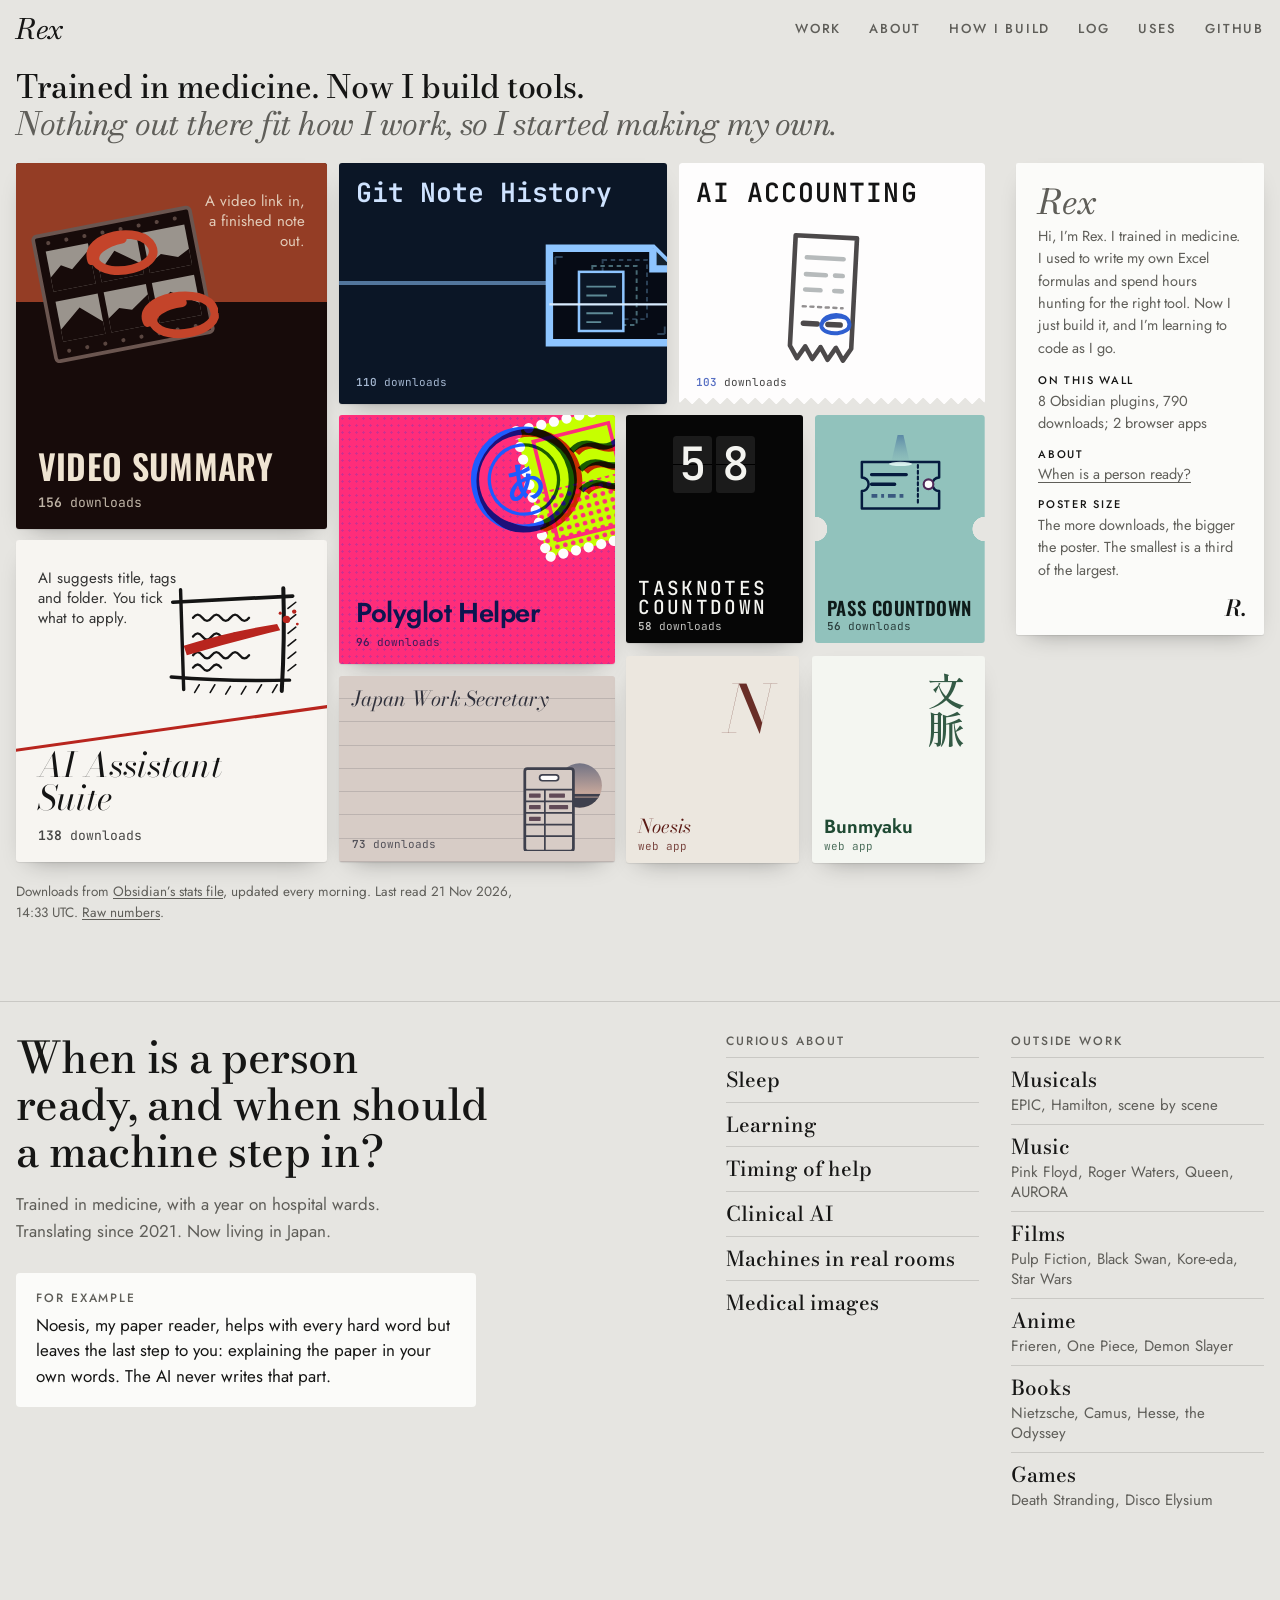
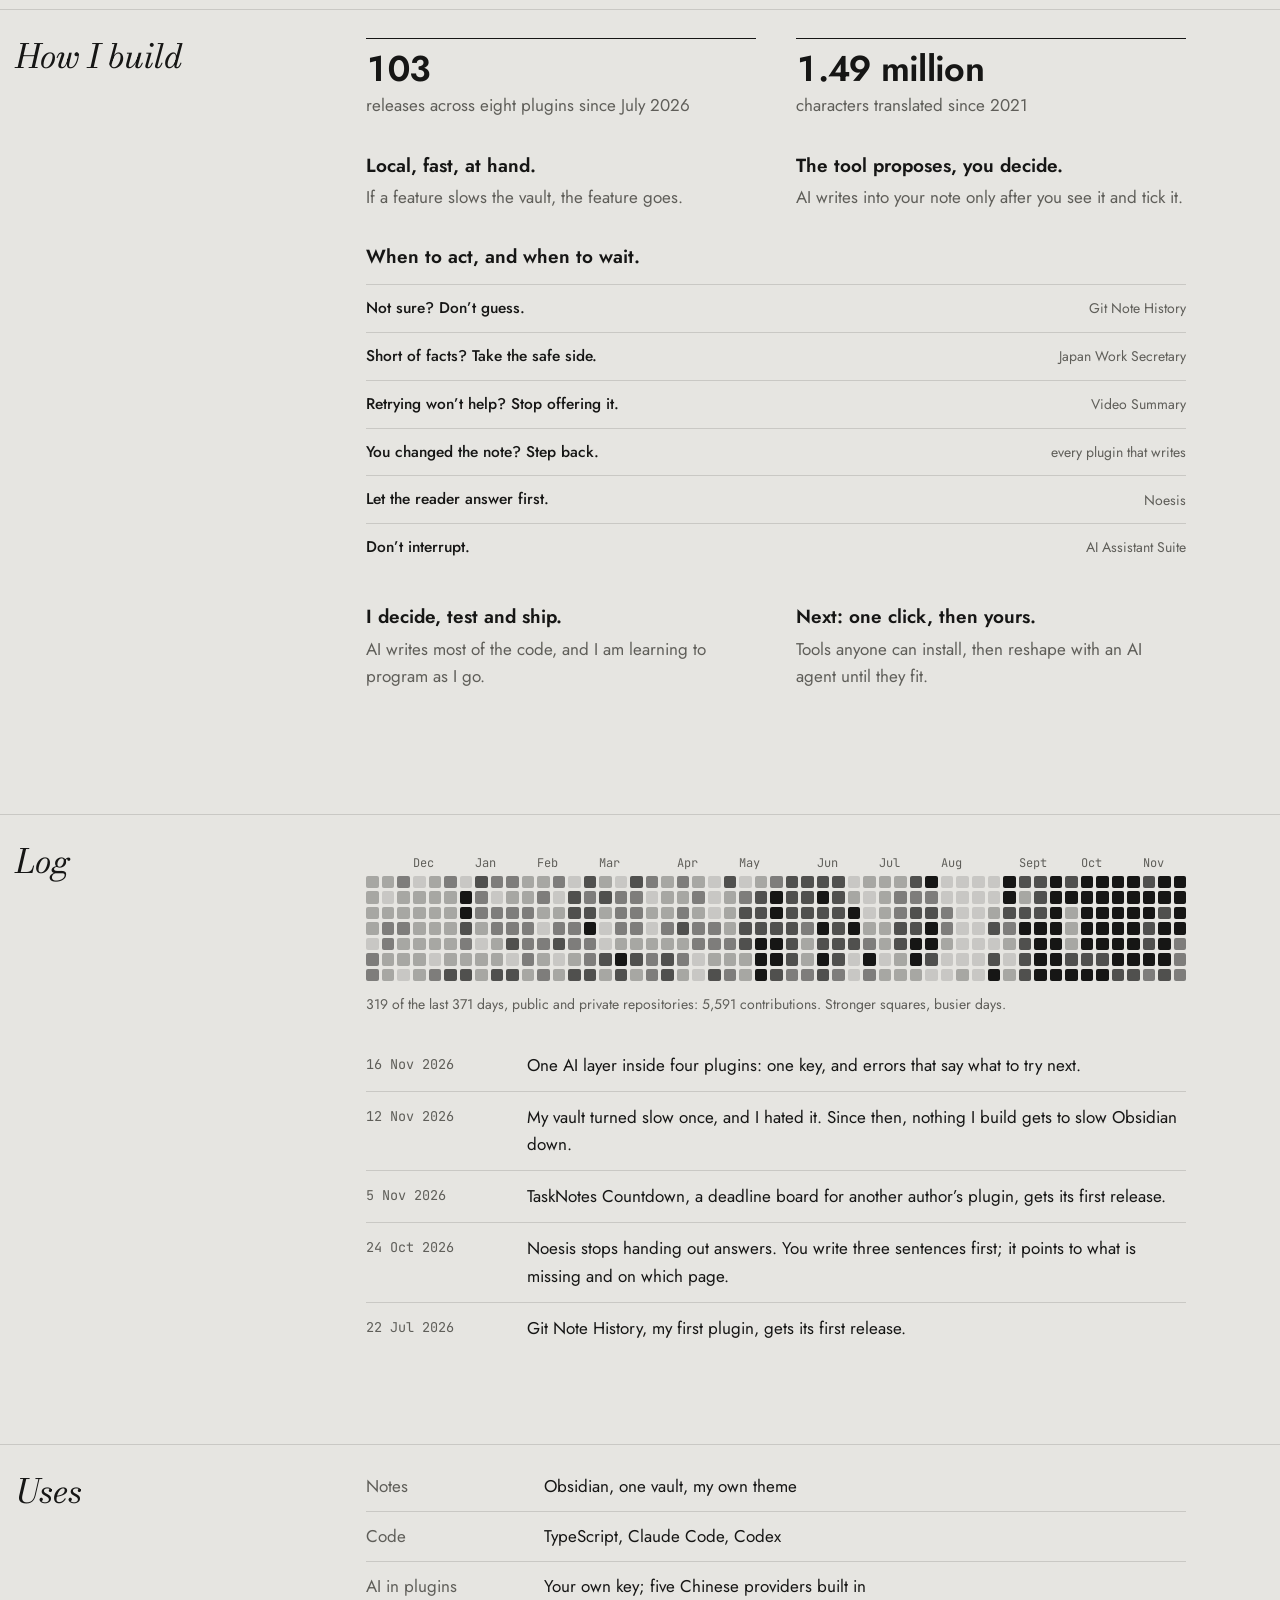
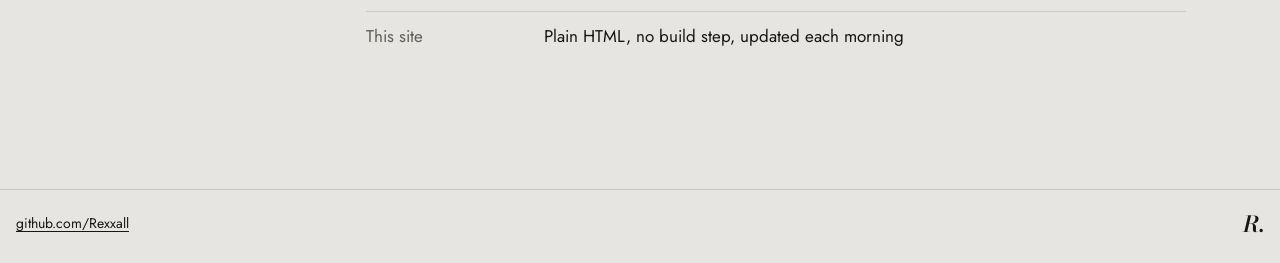
==== index.html @ 83474393 "Update download counts" ====
<!doctype html>
<html lang="en">
<head>
<meta charset="utf-8">
<meta name="viewport" content="width=device-width, initial-scale=1, viewport-fit=cover">
<title>Rex — tools that know when to step in</title>
<meta name="description" content="I’m Rex. I trained in medicine and make small, local tools for Obsidian: eight plugins in the community directory and two browser apps.">
<meta property="og:type" content="website">
<meta property="og:site_name" content="Rex">
<meta property="og:title" content="Rex — tools that know when to step in">
<meta property="og:description" content="Eight Obsidian plugins and two browser apps, by someone who trained in medicine.">
<meta property="og:url" content="https://rexxall.github.io/">
<meta property="og:image" content="https://rexxall.github.io/assets/og-home.jpg">
<meta property="og:image:width" content="2400">
<meta property="og:image:height" content="1260">
<meta name="twitter:card" content="summary_large_image">
<meta name="color-scheme" content="light dark">
<meta name="theme-color" content="#e6e5e1" media="(prefers-color-scheme: light)">
<meta name="theme-color" content="#121212" media="(prefers-color-scheme: dark)">
<link rel="icon" type="image/svg+xml" href="assets/x.svg">
<link rel="preconnect" href="https://fonts.googleapis.com">
<link rel="preconnect" href="https://fonts.gstatic.com" crossorigin>
<link rel="stylesheet" href="https://fonts.googleapis.com/css2?family=Bodoni+Moda:ital,opsz,wght@0,6..96,500;1,6..96,400;1,6..96,600&family=Jost:wght@400;500;600&family=JetBrains+Mono:wght@400;600&family=Oswald:wght@500;600&display=swap">
<link rel="stylesheet" href="https://fonts.googleapis.com/css2?family=Shippori+Mincho:wght@600&text=%E6%96%87%E8%84%88&display=swap">
<link rel="stylesheet" href="style.css?v=85">
</head>
<body>

<header class="bar">
  <a class="me" href="#top" aria-label="Rex, back to top">Rex</a>
  <nav aria-label="Sections">
    <a href="#work">Work</a>
    <a href="#about">About</a>
    <a href="#how" class="opt">How I build</a>
    <a href="#log">Log</a>
    <a href="#uses" class="opt">Uses</a>
    <a href="https://github.com/Rexxall" rel="me">GitHub</a>
  </nav>
</header>

<main id="top">

  <section class="room" id="work" aria-labelledby="h-work">
    <h1 id="h-work"><span>Trained in medicine. Now I build tools.</span> <span class="dim">Nothing out there fit how I work, so I started making my own.</span></h1>

    <div class="hang">
      <ol class="wall" id="wall" aria-label="Plugins and apps, larger posters have more downloads">
        <li class="pst p-vs" data-id="video-summary" data-d="156"><a href="#video-summary">
          <img class="obj" src="assets/icons/video-summary-dark.svg" alt="" width="100" height="100">
          <span class="nm">Video Summary</span><span class="ln">A video link in, a finished note out.</span>
          <span class="dl"><b><!--dl:video-summary-->156<!--/dl--></b> downloads</span></a></li>
        <li class="pst p-aas" data-id="ai-assistant-suite" data-d="138"><a href="#ai-assistant-suite">
          <img class="obj" src="assets/icons/ai-assistant-suite-light.svg" alt="" width="100" height="100">
          <span class="nm">AI Assistant Suite</span><span class="ln">AI suggests title, tags and folder. You tick what to apply.</span>
          <span class="dl"><b><!--dl:ai-assistant-suite-->138<!--/dl--></b> downloads</span></a></li>
        <li class="pst p-gnh up" data-id="git-note-history" data-d="110"><a href="#git-note-history">
          <img class="obj" src="assets/icons/git-note-history-dark.svg" alt="" width="100" height="100">
          <span class="nm">Git Note History</span><span class="ln">Find a sentence you deleted. Take back only that part.</span>
          <span class="dl"><b><!--dl:git-note-history-->110<!--/dl--></b> downloads</span></a></li>
        <li class="pst p-acc up" data-id="ai-accounting" data-d="103"><a href="#ai-accounting">
          <img class="obj" src="assets/icons/ai-accounting-light.svg" alt="" width="100" height="100">
          <span class="nm">AI Accounting</span><span class="ln">A receipt in, a checked ledger entry out.</span>
          <span class="dl"><b><!--dl:ai-accounting-->103<!--/dl--></b> downloads</span></a></li>
        <li class="pst p-pg" data-id="polyglot-helper" data-d="96"><a href="#polyglot-helper">
          <img class="obj" src="assets/icons/polyglot-helper-light.svg" alt="" width="100" height="100">
          <span class="nm">Polyglot Helper</span><span class="ln">Look up a word where you read. Meet it again.</span>
          <span class="dl"><b><!--dl:polyglot-helper-->96<!--/dl--></b> downloads</span></a></li>
        <li class="pst p-jws up" data-id="japan-work-secretary" data-d="73"><a href="#japan-work-secretary">
          <img class="obj" src="assets/icons/japan-work-secretary-light.svg" alt="" width="100" height="100">
          <span class="nm">Japan Work Secretary</span><span class="ln">Part-time shifts in Japan, warned before 28 hours.</span>
          <span class="dl"><b><!--dl:japan-work-secretary-->73<!--/dl--></b> downloads</span></a></li>
        <li class="pst p-pc" data-id="pass-countdown" data-d="56"><a href="#pass-countdown">
          <img class="obj" src="assets/icons/pass-countdown-light.svg" alt="" width="100" height="100">
          <span class="nm">Pass Countdown</span><span class="ln">Uses left, time left, and the pace to finish.</span>
          <span class="dl"><b><!--dl:pass-countdown-->56<!--/dl--></b> downloads</span></a></li>
        <li class="pst p-tnc" data-id="tasknotes-countdown" data-d="58"><a href="#tasknotes-countdown">
          <span class="flap" aria-hidden="true"><i>5</i><i>8</i></span>
          <span class="nm">TaskNotes Countdown</span><span class="ln">Deadlines from TaskNotes, and whether you will make it.</span>
          <span class="dl"><b><!--dl:tasknotes-countdown-->58<!--/dl--></b> downloads</span></a></li>
        <li class="pst p-noe" data-id="noesis" data-d="0"><a href="#noesis">
          <span class="obj glyph" aria-hidden="true">N</span>
          <span class="nm">Noesis</span><span class="ln">Read a paper in three passes and come out able to explain it.</span>
          <span class="dl">web app</span></a></li>
        <li class="pst p-bun" data-id="bunmyaku" data-d="0"><a href="#bunmyaku">
          <span class="obj glyph" lang="ja" aria-hidden="true">文脈</span>
          <span class="nm">Bunmyaku</span><span class="ln">Turn any Japanese material into a local study desk.</span>
          <span class="dl">web app</span></a></li>
      </ol>

      <aside class="label" aria-label="About the wall">
        <p class="who">Rex</p>
        <p>Hi, I’m Rex. I trained in medicine. I used to write my own Excel formulas and spend hours hunting for the right tool. Now I just build it, and I’m learning to code as I go.</p>
        <dl>
          <div><dt>On this wall</dt><dd>8 Obsidian plugins, <!--dl:total-->790<!--/dl--> downloads; <span class="nw">2 browser apps</span></dd></div>
          <div><dt>About</dt><dd><a href="#about">When is a person ready?</a></dd></div>
          <div><dt>Poster size</dt><dd>The more downloads, the bigger the poster. The smallest is a third of the largest.</dd></div>
        </dl>
        <span class="sig" aria-hidden="true">R.</span>
      </aside>
    </div>

    <p class="src">Downloads from <a href="https://github.com/obsidianmd/obsidian-releases/blob/master/community-plugin-stats.json">Obsidian’s stats file</a>, updated every morning. Last read <time datetime="2026-11-21T14:33:28Z" id="fetched"><!--fetched-->21 Nov 2026, 14:33 UTC<!--/fetched--></time>. <a href="data/stats.json">Raw numbers</a>.</p>
  </section>

  <section class="about" id="about" aria-labelledby="h-about">
    <div class="about-q">
      <h2 id="h-about">When is a person ready, and when should a machine step in?</h2>
      <p>Trained in medicine, with a year on hospital wards. Translating since 2021. Now living in Japan.</p>
      <a class="case" href="#noesis">
        <span class="case-k">For example</span>
        <span class="case-t">Noesis, my paper reader, helps with every hard word but leaves the last step to you: explaining the paper in your own words. The AI never writes that part.</span>
      </a>
    </div>
    <div class="about-lists">
      <div>
        <h3>Curious about</h3>
        <ul><li>Sleep</li><li>Learning</li><li>Timing of help</li><li>Clinical AI</li><li>Machines in real rooms</li><li>Medical images</li></ul>
      </div>
      <div>
        <h3>Outside work</h3>
        <ul class="likes">
          <li><b>Musicals</b><span>EPIC, Hamilton, scene by scene</span></li>
          <li><b>Music</b><span>Pink Floyd, Roger Waters, Queen, AURORA</span></li>
          <li><b>Films</b><span>Pulp Fiction, Black Swan, Kore-eda, Star Wars</span></li>
          <li><b>Anime</b><span>Frieren, One Piece, Demon Slayer</span></li>
          <li><b>Books</b><span>Nietzsche, Camus, Hesse, the Odyssey</span></li>
          <li><b>Games</b><span>Death Stranding, Disco Elysium</span></li>
        </ul>
      </div>
    </div>
  </section>

  <section class="sec" id="how" aria-labelledby="h-how">
    <h2 id="h-how">How I build</h2>
    <div class="body">
      <dl class="rule wide nums">
        <div><dt><!--rel:total-->103<!--/rel--></dt><dd>releases across eight plugins since July 2026</dd></div>
        <div><dt>1.49 million</dt><dd>characters translated since 2021</dd></div>
      </dl>
      <div class="rule">
        <h3>Local, fast, at hand.</h3>
        <p>If a feature slows the vault, the feature goes.</p>
      </div>
      <div class="rule">
        <h3>The tool proposes, you decide.</h3>
        <p>AI writes into your note only after you see it and tick it.</p>
      </div>
      <div class="rule wide">
        <h3>When to act, and when to wait.</h3>
        <table class="acts">
          <tbody>
            <tr><th scope="row">Not sure? Don’t guess.</th><td>Git Note History</td></tr>
            <tr><th scope="row">Short of facts? Take the safe side.</th><td>Japan Work Secretary</td></tr>
            <tr><th scope="row">Retrying won’t help? Stop offering it.</th><td>Video Summary</td></tr>
            <tr><th scope="row">You changed the note? Step back.</th><td>every plugin that writes</td></tr>
            <tr><th scope="row">Let the reader answer first.</th><td>Noesis</td></tr>
            <tr><th scope="row">Don’t interrupt.</th><td>AI Assistant Suite</td></tr>
          </tbody>
        </table>
      </div>
      <div class="rule">
        <h3>I decide, test and ship.</h3>
        <p>AI writes most of the code, and I am learning to program as I go.</p>
      </div>
      <div class="rule">
        <h3>Next: one click, then yours.</h3>
        <p>Tools anyone can install, then reshape with an AI agent until they fit.</p>
      </div>
    </div>
  </section>

  <section class="sec" id="log" aria-labelledby="h-log">
    <h2 id="h-log">Log</h2>
    <div class="body">
      <figure class="act" data-heat>
        <div class="heat" id="heat" role="img" aria-label="GitHub activity per day over the last year"></div>
        <figcaption class="cap" id="heat-cap">Every square is a day of work on GitHub.</figcaption>
      </figure>
    <ol class="log">
      <li><time datetime="2026-11-16">16 Nov 2026</time><p>One AI layer inside four plugins: one key, and errors that say what to try next.</p></li>
      <li><time datetime="2026-11-12">12 Nov 2026</time><p>My vault turned slow once, and I hated it. Since then, nothing I build gets to slow Obsidian down.</p></li>
      <li><time datetime="2026-11-05">5 Nov 2026</time><p>TaskNotes Countdown, a deadline board for another author’s plugin, gets its first release.</p></li>
      <li><time datetime="2026-10-24">24 Oct 2026</time><p>Noesis stops handing out answers. You write three sentences first; it points to what is missing and on which page.</p></li>
      <li><time datetime="2026-07-22">22 Jul 2026</time><p>Git Note History, my first plugin, gets its first release.</p></li>
    </ol>
    </div>
  </section>

  <section class="sec" id="uses" aria-labelledby="h-uses">
    <h2 id="h-uses">Uses</h2>
    <dl class="body uses">
      <div><dt>Notes</dt><dd>Obsidian, one vault, my own theme</dd></div>
      <div><dt>Code</dt><dd>TypeScript, Claude Code, Codex</dd></div>
      <div><dt>AI in plugins</dt><dd>Your own key; five Chinese providers built in</dd></div>
      <div><dt>This site</dt><dd>Plain HTML, no build step, updated each morning</dd></div>
    </dl>
  </section>

</main>

<footer class="end">
  <a href="https://github.com/Rexxall" rel="me">github.com/Rexxall</a>
  <span class="sig" aria-hidden="true">R.</span>
</footer>

<dialog class="sheet" id="sheet" aria-labelledby="sheet-name">
  <div class="sheet-in" tabindex="-1">
    <button class="close" type="button" aria-label="Close" data-close><svg viewBox="0 0 12 12" aria-hidden="true"><path d="M2.5 2.5 9.5 9.5M9.5 2.5 2.5 9.5"/></svg></button>
    <div class="sheet-poster" id="sheet-poster"></div>
    <div class="sheet-text">
      <h2 id="sheet-name"></h2>
      <p class="sheet-line" id="sheet-line"></p>
      <ul class="sheet-notes" id="sheet-notes"></ul>
      <picture class="shot" id="sheet-shot"></picture>
      <div class="shot" id="sheet-clip" hidden></div>
      <figure class="strip" id="sheet-strip" hidden>
        <div class="bars" id="sheet-bars"></div>
        <figcaption id="sheet-cap"></figcaption>
      </figure>
      <p class="sheet-links" id="sheet-links"></p>
    </div>
    <div class="sheet-wide" id="sheet-wide" hidden><div id="sheet-vid"></div></div>
  </div>
</dialog>

<script src="heat.js?v=2"></script>
<script src="main.js?v=79"></script>
<script data-goatcounter="https://rexxall.goatcounter.com/count" async src="//gc.zgo.at/count.js"></script>
</body>
</html>
---- style.css ----
/* Rex — rexxall.github.io
   Layout: a gallery wall. Posters are laid out by area = downloads (floor: a third of the largest),
   a wall label beside them, then quiet text sections. Each poster keeps its plugin's own object and colour;
   the page itself stays grey so the posters carry the colour. Shared mark: the small R. */
:root{
  --wall:#e6e5e1; --ink:#161615; --dim:#5f5e59; --paper:#fbfbf9; --line:rgb(22 22 21/.14); --focus:#1e5bff;
  --shade:0 1px 1px rgb(0 0 0/.08),0 10px 24px -14px rgb(0 0 0/.42);
  --display:"Bodoni Moda","Didot","Bodoni 72",Georgia,serif;
  --text:"Jost","Futura","Avenir Next","Helvetica Neue","PingFang SC",sans-serif;
  --mono:"JetBrains Mono","SF Mono",Menlo,Consolas,monospace;
  --cond:"Oswald","DIN Condensed","Arial Narrow",sans-serif;
  --mincho:"Shippori Mincho","Hiragino Mincho ProN","Yu Mincho",serif;
  --gut:max(16px,env(safe-area-inset-left,0px));
  --gutr:max(16px,env(safe-area-inset-right,0px));
  --ease:cubic-bezier(.22,1,.36,1);
  color-scheme:light;
}
@media (prefers-color-scheme:dark){:root{
  --wall:#121212; --ink:#ecebe6; --dim:#9d9c95; --paper:#1d1d1c; --line:rgb(236 235 230/.14); --focus:#8ec5ff;
  --shade:0 1px 1px rgb(0 0 0/.5),0 14px 30px -16px rgb(0 0 0/.9);
  color-scheme:dark}}

*{box-sizing:border-box}
html{background:var(--wall);-webkit-text-size-adjust:100%;scroll-padding-top:72px}
body{margin:0;background:var(--wall);color:var(--ink);font:17px/1.6 var(--text);-webkit-font-smoothing:antialiased;-webkit-tap-highlight-color:transparent}
a{color:inherit;text-underline-offset:.18em;text-decoration-thickness:1px}
p,li,dd,td{text-wrap-style:pretty}
::selection{background:var(--ink);color:var(--wall)}
:focus-visible{outline:2px solid var(--focus);outline-offset:3px;border-radius:2px}
a,button{touch-action:manipulation}
.btn,.close,.bar nav a,.pst a{-webkit-user-select:none;user-select:none;-webkit-touch-callout:none}
.sig{font:italic 600 22px/1 var(--display)}

/* ---------- bar ---------- */
.bar{position:sticky;top:0;z-index:20;display:flex;align-items:center;gap:24px;
  padding:calc(14px + env(safe-area-inset-top,0px)) var(--gutr) 14px var(--gut);background:var(--wall)}
.me{font:italic 400 28px/1 var(--display);text-decoration:none;letter-spacing:-.01em}
.bar nav{margin-left:auto;display:flex;gap:clamp(14px,2.4vw,28px);font:500 13px/1 var(--text);letter-spacing:.14em;text-transform:uppercase}
.bar nav a{text-decoration:none;color:var(--dim);padding:8px 0;white-space:nowrap}
@media (hover:hover) and (pointer:fine){.bar nav a:hover{color:var(--ink)}}

/* ---------- the room ---------- */
.room{padding:8px var(--gutr) 0 var(--gut);max-width:1480px;margin:0 auto}
h1{margin:4px 0 20px;font:500 clamp(24px,2.5vw,38px)/1.15 var(--display);letter-spacing:-.015em;text-wrap:balance}
h1 .dim{display:block;color:var(--dim);font-style:italic;font-weight:400}
.hang{display:grid;grid-template-columns:minmax(0,1fr) 248px;gap:clamp(18px,2.4vw,36px);align-items:start}

.wall{list-style:none;margin:0;padding:0;position:relative;width:100%;height:clamp(460px,calc(100svh - 200px),820px)}
.pst{position:absolute;container-type:size;border-radius:3px;box-shadow:var(--shade);
  background:var(--pbg);color:var(--pink);overflow:hidden;
  transition:transform .35s var(--ease),box-shadow .35s var(--ease)}
.pst a{position:absolute;inset:0;display:block;text-decoration:none;color:inherit;padding:7cqmin}
.pst .obj{position:absolute;width:var(--os,44cqmin);height:var(--os,44cqmin);right:var(--or,8cqmin);top:var(--ot,9cqmin);object-fit:contain;transform:rotate(var(--orot,0deg))}
.pst .nm{position:absolute;left:7cqmin;bottom:15cqmin;right:7cqmin;font:var(--pfont);font-size:clamp(15px,11cqmin,52px);line-height:.98;letter-spacing:var(--ptrack,0);text-transform:var(--pcase,none);text-wrap:balance}
.pst .ln{display:none}
.pst .dl{position:absolute;left:7cqmin;bottom:6.5cqmin;font:400 clamp(11px,4.2cqmin,15px)/1 var(--mono);opacity:.78;font-variant-numeric:tabular-nums}
.pst .dl b{font-weight:600;opacity:1}
/* name on top instead of bottom */
.pst.up .nm{bottom:auto;top:7cqmin}
.pst.up .ln{display:none!important}
@container (min-width:300px) and (min-height:240px){
  .pst .ln{display:block;position:absolute;left:7cqmin;top:9cqmin;max-width:46cqw;font:400 15px/1.35 var(--text);opacity:.86}
}
@media (hover:hover) and (pointer:fine){
  .pst:hover{transform:translateY(-3px);box-shadow:0 1px 1px rgb(0 0 0/.08),0 20px 34px -18px rgb(0 0 0/.5)}
}
.pst:active{transform:scale(.985);transition-duration:.12s}
.pst:has(a:focus-visible){outline:2px solid var(--focus);outline-offset:4px}

/* each poster keeps its plugin's own object and colour */
.p-vs {--os:58cqmin;--or:auto;--ot:10cqmin;--pbg:#170b0a;--pink:#efe4d2;--pfont:600 1em/1 var(--cond);--pcase:uppercase;--ptrack:.01em}
.p-vs::after{content:"";position:absolute;left:0;right:0;top:0;height:38%;background:#a24328;opacity:.9;pointer-events:none}
.p-vs a{z-index:1}
.p-vs .obj{left:6cqmin;transform:rotate(-6deg)}
.p-vs .ln{left:auto;right:7cqmin;text-align:right;max-width:34cqw}
.p-aas{--pbg:#f7f5f1;--pink:#141414;--pfont:italic 400 1em/1 var(--display)}
.p-aas::before{content:"";position:absolute;left:-10%;right:-10%;top:58%;height:3px;background:#b8251e;transform:rotate(-8deg);pointer-events:none}
.p-gnh{--os:58cqmin;--ot:auto;--or:-6cqmin;--pbg:#0b1626;--pink:#cfe3ff;--pfont:600 .82em/1.05 var(--mono)}
.p-gnh .obj{bottom:16cqmin}
.p-gnh::before{content:"";position:absolute;inset:0;background:linear-gradient(transparent 49%,rgb(142 197 255/.55) 49%,rgb(142 197 255/.55) 50.5%,transparent 50.5%);pointer-events:none}
.p-acc{--os:56cqmin;--ot:auto;--or:auto;--pbg:#fefdfd;--pink:#141414;--pfont:600 .78em/1.1 var(--mono);--pcase:uppercase;--ptrack:.04em;
  -webkit-mask:conic-gradient(from 135deg at 50% 100%,#0000 90deg,#000 0) 0 0/14px 100% repeat-x;
  mask:linear-gradient(#000,#000) top/100% calc(100% - 7px) no-repeat,conic-gradient(from -45deg at 50% 100%,#000 90deg,#0000 0) bottom/14px 7px repeat-x}
.p-acc .dl b{color:#2a49b3}
.p-acc .obj{left:50%;bottom:17cqmin;margin-left:-28cqmin;transform:rotate(3deg)}
.p-pg {--pbg:#ff2d7a;--pink:#0d1550;--os:72cqmin;--or:-12cqmin;--ot:-8cqmin;--orot:-14deg;--pfont:600 1em/.95 var(--text);--ptrack:-.02em}
.p-pg::before{content:"";position:absolute;inset:0;background:radial-gradient(rgb(30 64 217/.22) 1.2px,transparent 1.4px) 0 0/7px 7px;pointer-events:none}
.p-jws{--os:50cqmin;--ot:auto;--or:6cqmin;--pbg:#d7ccc6;--pink:#2f303b;--pfont:italic 400 1em/1 var(--display)}
.p-jws .obj{bottom:6cqmin}
.p-jws::before{content:"";position:absolute;inset:0;background:repeating-linear-gradient(transparent 0 calc(12.5% - 1px),rgb(47 48 59/.16) calc(12.5% - 1px) 12.5%);pointer-events:none}
.p-pc {--os:50cqmin;--ot:12cqmin;--or:auto;--pbg:#91c2bc;--pink:#0f1b1a;--pfont:600 1em/1 var(--cond);--pcase:uppercase;--ptrack:.03em;
  -webkit-mask:radial-gradient(circle at 0 50%,#0000 12px,#000 12.5px) left/51% 100% no-repeat,radial-gradient(circle at 100% 50%,#0000 12px,#000 12.5px) right/51% 100% no-repeat;
  mask:radial-gradient(circle at 0 50%,#0000 12px,#000 12.5px) left/51% 100% no-repeat,radial-gradient(circle at 100% 50%,#0000 12px,#000 12.5px) right/51% 100% no-repeat}
.p-tnc{--os:0;--pbg:#060606;--pink:#f4f4f0;--pfont:500 .8em/1.1 var(--mono);--pcase:uppercase;--ptrack:.12em}
.p-noe{--pbg:#ece7df;--pink:#5b1a14;--pfont:italic 400 1em/1 var(--display)}
.p-bun{--pbg:#f4f6f1;--pink:#1f4a33;--pfont:600 .9em/1 var(--text)}
.p-pc .obj{left:50%;margin-left:-25cqmin}
/* TaskNotes Countdown: its own count on a split-flap board */
.flap{position:absolute;left:7cqmin;right:7cqmin;top:12cqmin;display:flex;gap:2.4cqmin;justify-content:center}
.flap i{font:500 min(26cqmin,calc(80cqw / var(--n,2) - 4cqmin))/1 var(--mono);font-style:normal;flex:0 1 22cqmin;min-width:0;padding:3cqmin 0;text-align:center;background:#1b1b1b;border-radius:2cqmin;
  background-image:linear-gradient(transparent calc(50% - .5px),#000 calc(50% - .5px),#000 calc(50% + .5px),transparent calc(50% + .5px));color:#f4f4f0}
.glyph{display:grid;place-items:center;font:italic 400 38cqmin/1 var(--display);opacity:.9}
.p-bun .glyph{font:600 22cqmin/1 var(--mincho);font-style:normal;writing-mode:vertical-rl;width:30cqmin}

/* ---------- wall label ---------- */
.label{position:relative;background:var(--paper);padding:22px 22px 54px;font-size:14.5px;line-height:1.55;box-shadow:var(--shade);border-radius:2px}
.label .who{margin:0 0 6px;font:italic 400 34px/1 var(--display)}
.label p{margin:0 0 14px;color:var(--dim)}
.label dl{margin:0;display:grid;gap:12px}
.label dt{font:500 11px/1.3 var(--text);letter-spacing:.16em;text-transform:uppercase;color:var(--ink)}
.label dd{margin:2px 0 0;color:var(--dim)}
.label .num{font:600 26px/1.1 var(--mono);color:var(--ink);font-variant-numeric:tabular-nums}
.label .sig{position:absolute;right:18px;bottom:16px}
.nw{white-space:nowrap}
.label dd{text-wrap-style:pretty}
.src{margin:18px 0 0;max-width:64ch;font-size:13.5px;color:var(--dim)}

/* ---------- about: the question, curiosities, outside work ---------- */
.about{display:grid;grid-template-columns:minmax(0,1.2fr) minmax(0,1fr);gap:32px clamp(32px,5vw,80px);align-items:start;
  max-width:1480px;margin:clamp(48px,6vw,80px) auto 0;padding:32px var(--gutr) 0 var(--gut);border-top:1px solid var(--line)}
.about h2{margin:0 0 16px;max-width:20ch;font:500 clamp(30px,3.4vw,50px)/1.08 var(--display);letter-spacing:-.015em;text-wrap:balance}
.about-q p{margin:0;max-width:44ch;color:var(--dim)}
.case{display:block;margin-top:28px;padding:18px 20px;max-width:46ch;background:var(--paper);border-radius:4px;text-decoration:none;color:var(--ink)}
.case-k{display:block;margin-bottom:6px;font:500 12px/1.3 var(--text);letter-spacing:.16em;text-transform:uppercase;color:var(--dim)}
.case-t{display:block;font-size:17px;line-height:1.5}
@media (hover:hover) and (pointer:fine){.case:hover .case-t{text-decoration:underline;text-underline-offset:.18em;text-decoration-thickness:1px}}
.about-lists{display:grid;grid-template-columns:minmax(0,1fr) minmax(0,1fr);gap:24px 32px}
.about h3{margin:0 0 8px;font:500 12px/1.3 var(--text);letter-spacing:.16em;text-transform:uppercase;color:var(--dim)}
.about ul{list-style:none;margin:0;padding:0}
.about li{padding:9px 0;border-top:1px solid var(--line);line-height:1.35}
.about-lists>div:first-child li,.likes b{font:500 clamp(19px,1.6vw,22px)/1.25 var(--display)}
.likes li{display:grid;gap:2px}
.likes span{color:var(--dim);font-size:15px}
.nums{display:grid;grid-template-columns:minmax(0,1fr) minmax(0,1fr);gap:16px 40px;margin:0 0 40px}
.nums div{border-top:1px solid var(--ink);padding-top:12px}
.nums dt{font:600 clamp(30px,2.8vw,40px)/1 var(--text);letter-spacing:-.02em;font-variant-numeric:tabular-nums}
.nums dd{margin:6px 0 0;color:var(--dim)}

/* ---------- text sections ---------- */
.sec{display:grid;grid-template-columns:minmax(150px,1fr) minmax(0,3fr);gap:20px clamp(24px,4vw,64px);
  max-width:1480px;margin:clamp(56px,7vw,92px) auto 0;padding:28px var(--gutr) 0 var(--gut);border-top:1px solid var(--line)}
.sec h2{margin:0;font:italic 400 clamp(26px,2.6vw,34px)/1.1 var(--display)}
.body{margin:0;padding:0;max-width:820px}
.rule{margin-bottom:34px}
#how .body{display:grid;grid-template-columns:minmax(0,1fr) minmax(0,1fr);gap:0 40px}
#how .rule.wide{grid-column:1/-1}
.rule h3{margin:0 0 6px;font:600 19px/1.3 var(--text)}
.rule p{margin:0;color:var(--dim);max-width:62ch}
.acts{width:100%;border-collapse:collapse;margin-top:14px;font-size:15.5px}
.acts th{text-align:left;font-weight:500;padding:11px 24px 11px 0;vertical-align:top;border-top:1px solid var(--line)}
.acts td{padding:11px 0;color:var(--dim);border-top:1px solid var(--line);text-align:right;font-size:14px;white-space:nowrap}
.log{list-style:none;margin:0;padding:0}
.act{margin:0 0 36px}
.act .cap{margin:0;font-size:14px;color:var(--dim)}
.log li{display:grid;grid-template-columns:8.5em minmax(0,1fr);gap:16px;padding:12px 0;border-top:1px solid var(--line)}
.log li:first-child{border-top:0;padding-top:0}
.log time{font:400 13.5px/1.9 var(--mono);color:var(--dim);font-variant-numeric:tabular-nums}
.log p{margin:0}
.uses{display:grid;gap:0}
.uses div{display:grid;grid-template-columns:9.5em minmax(0,1fr);gap:16px;padding:11px 0;border-top:1px solid var(--line)}
.uses div:first-child{border-top:0;padding-top:0}
.uses dt{color:var(--dim)}
.uses dd{margin:0}
.end{display:flex;align-items:center;justify-content:space-between;max-width:1480px;margin:clamp(72px,10vw,128px) auto 0;
  padding:22px var(--gutr) calc(28px + env(safe-area-inset-bottom,0px)) var(--gut);border-top:1px solid var(--line);font-size:14px}

/* ---------- poster sheet ---------- */
.sheet{border:0;padding:0 0 env(safe-area-inset-bottom,0px);margin:auto;width:min(1080px,calc(100vw - 32px));max-height:calc(100dvh - 32px);
  background:var(--paper);color:var(--ink);border-radius:14px;box-shadow:0 30px 80px -30px rgb(0 0 0/.6);overflow:auto;overscroll-behavior:contain}
.sheet::backdrop{background:rgb(10 10 10/.55)}
.sheet[open]{animation:in .32s var(--ease)}
.sheet[open]::backdrop{animation:fade .32s var(--ease)}
@keyframes in{from{opacity:0;transform:scale(.94)}}
.sheet{transform-origin:var(--from,50% 50%)}
.sheet.out{animation:out .2s cubic-bezier(.64,0,.78,0) forwards}
.sheet.out::backdrop{animation:fade .2s reverse forwards}
@keyframes out{to{opacity:0;transform:scale(.94)}}
@keyframes fade{from{opacity:0}}
.sheet-in{display:grid;grid-template-columns:minmax(0,5fr) minmax(0,6fr);min-height:min(640px,calc(100dvh - 32px))}
.sheet-poster{position:relative;min-height:320px}
.sheet-poster .pst{inset:0;border-radius:0;box-shadow:none;transform:none;transition:none}
.sheet-poster .pst a{pointer-events:none}
.sheet-poster .pst .ln{display:none}
.sheet-text{padding:30px clamp(20px,3vw,40px) 30px;min-width:0}
.sheet-text h2{margin:0 44px 6px 0;font:italic 400 clamp(30px,3.4vw,44px)/1.05 var(--display)}
.sheet-line{margin:0 0 16px;font-size:18px}
.sheet-notes{margin:0 0 20px;padding:0;list-style:none;color:var(--dim)}
.sheet-notes li{padding:6px 0;border-top:1px solid var(--line)}
.shot{display:block;margin:0 0 18px}
.shot img,.shot video{display:block;width:100%;height:auto;border-radius:6px}
.shot video,.shot img[src$=".jpg"]{box-shadow:0 0 0 1px var(--line)}
.sheet-wide{grid-column:1/-1;padding:0 clamp(20px,3vw,40px) clamp(20px,3vw,40px)}
.sheet-wide img{display:block;width:100%;height:auto;margin:0 auto;border-radius:8px;box-shadow:0 0 0 1px var(--line)}
.sheet-wide video{display:block;width:auto;height:auto;max-width:100%;max-height:calc(100dvh - 200px);margin:0 auto;height:auto;border-radius:8px;box-shadow:0 0 0 1px var(--line);background:var(--wall)}
.sheet.has-video{width:min(1200px,calc(100vw - 32px))}
.sheet.has-video .sheet-in{min-height:0;grid-template-columns:minmax(0,1fr)}
.sheet.has-video .sheet-poster{display:none}
.sheet.has-video .sheet-text{display:grid;grid-template-columns:auto minmax(0,1fr) auto;align-items:center;gap:4px 28px;padding:24px 76px 20px clamp(20px,3vw,40px)}
.sheet.has-video .sheet-text h2{margin:0}
.sheet.has-video .sheet-text>.shot{display:none}
.sheet.has-video .sheet-line{margin:0;font-size:17px;color:var(--dim)}
.sheet.has-video .sheet-links{justify-content:flex-end}
.sheet-wide .sheet-notes{max-width:880px;margin:18px auto 0}
.sheet-wide .strip{max-width:880px;margin:18px auto 0}
.strip{margin:0 0 18px}
.bars{display:flex;align-items:flex-end;gap:2px;height:64px;border-bottom:1px solid var(--ink)}
.bars i{flex:1;min-width:2px;background:var(--ink);opacity:.82;border-radius:1px 1px 0 0}
@media (hover:hover) and (pointer:fine){.bars i:hover{opacity:1}}
.bars:empty{display:none}
.strip figcaption{margin-top:6px;font:400 12.5px/1.5 var(--mono);color:var(--dim);font-variant-numeric:tabular-nums}
.sheet-links{display:flex;flex-wrap:wrap;gap:10px 18px;align-items:center;margin:0}
.btn{display:inline-flex;align-items:center;min-height:44px;padding:0 18px;border-radius:999px;background:var(--ink);color:var(--paper);text-decoration:none;font-weight:500}
.btn:active{transform:scale(.97)}
.close{position:absolute;top:12px;right:12px;z-index:3;width:44px;height:44px;border-radius:50%;border:0;background:var(--paper);color:var(--ink);display:grid;place-items:center;cursor:pointer;box-shadow:0 0 0 1px var(--line)}
.close svg{width:14px;height:14px;stroke:currentColor;stroke-width:1.6;stroke-linecap:round;fill:none}
.sheet-in{position:relative}
.sheet-in:focus{outline:none}

/* ---------- activity grid (heat.js) ---------- */
.heat{display:grid;grid-auto-flow:column;grid-template-rows:auto repeat(7,1fr);gap:3px;margin:14px 0 12px}
.heat i{aspect-ratio:1;border-radius:2px;background:var(--ink);opacity:var(--o)}
.heat i.z{background:var(--line);opacity:1}
.heat i.f{visibility:hidden}
.heat em{grid-row:1;overflow:visible;width:0;font:400 12px/1 var(--mono);font-style:normal;color:var(--dim);white-space:nowrap;padding-bottom:4px}

/* Bodoni at a small optical size: thicker hairlines, readable at display sizes.
   After the rules above because the font shorthand resets font-variation-settings. */
:is(h1,h2,.me,.label .who,.sheet-text h2,.about-lists>div:first-child li,.likes b){font-optical-sizing:none!important;font-variation-settings:"opsz" 8!important}

/* ---------- narrow ---------- */
@media (max-width:860px){
  .about{grid-template-columns:minmax(0,1fr)}
  .hang{grid-template-columns:minmax(0,1fr)}
  .hang .label{order:-1}
  .wall{height:auto;aspect-ratio:4/3.4}
  .label{padding:16px 18px 18px}
  .label .who{font-size:28px}
  .label dl{grid-template-columns:1fr 1fr}
  .label dl div:last-child{grid-column:1/-1}
  .label .sig{display:none}
  .sec{grid-template-columns:minmax(0,1fr)}
  .sheet-in{grid-template-columns:minmax(0,1fr)}
  .sheet-poster{min-height:46vw}
  .sheet.has-video .sheet-text{grid-template-columns:minmax(0,1fr);padding-right:68px}
  .sheet.has-video .sheet-links{justify-content:flex-start;margin-top:10px}
}
@media (max-width:520px){
  body{font-size:16px}
  .bar{gap:12px}
  .bar nav{gap:14px;font-size:12px;letter-spacing:.1em}
  .bar nav a[rel="me"],.bar nav a.opt{display:none}
  .about-lists,.nums,.label dl{grid-template-columns:minmax(0,1fr)}
  .wall{aspect-ratio:auto;height:auto;min-height:600px}
  .acts th{width:auto;display:block;padding-bottom:0}
  #how .body{grid-template-columns:minmax(0,1fr)}
  .acts td{display:block;border-top:0;padding-top:2px;text-align:left}
  .log li,.uses div{grid-template-columns:minmax(0,1fr);gap:2px}
  .sheet,.sheet.has-video{width:100vw;max-width:none;height:100dvh;max-height:none;margin:0;border-radius:0}
}

@media (prefers-reduced-motion:reduce){
  .pst,.btn{transition:none}
  .pst:hover,.pst:active{transform:none}
  .sheet[open]{animation:fade .2s ease}
  .sheet.out{animation:fadeout .15s ease forwards}
  @keyframes fadeout{to{opacity:0}}
}

/* ---------- print: one page of facts ---------- */
@media print{
  :root{--wall:#fff;--ink:#000;--dim:#333;--paper:#fff;--line:#bbb}
  body{font-size:11pt}
  .bar,.sheet,.sig,.obj,.glyph,.flap{display:none!important}
  .pst .ln{text-align:left!important}
  .room,.sec{max-width:none;padding:0}
  .hang{display:block}
  .wall{aspect-ratio:auto;columns:2;column-gap:24px}
  .pst{position:static!important;width:auto!important;height:auto!important;container-type:normal;box-shadow:none;background:none;color:#000;-webkit-mask:none;mask:none;break-inside:avoid;border-top:1px solid #bbb}
  .pst::before,.pst::after{display:none}
  .pst a{position:static;padding:6px 0}
  .pst .nm,.pst .ln,.pst .dl{position:static;display:block;font:inherit;text-transform:none;opacity:1;max-width:none}
  .pst .nm{font-weight:600}
  .pst a::after{content:"rexxall.github.io/" attr(href);display:block;font:9pt var(--mono);color:#333}
  .label{box-shadow:none;padding:10px 0;margin-top:12px}
  .sec{margin-top:18pt;break-inside:avoid-page}
  a[href^="http"]::after{content:" (" attr(href) ")";font-size:9pt;color:#333}
  .pst a[href^="http"]::after{content:none}
}
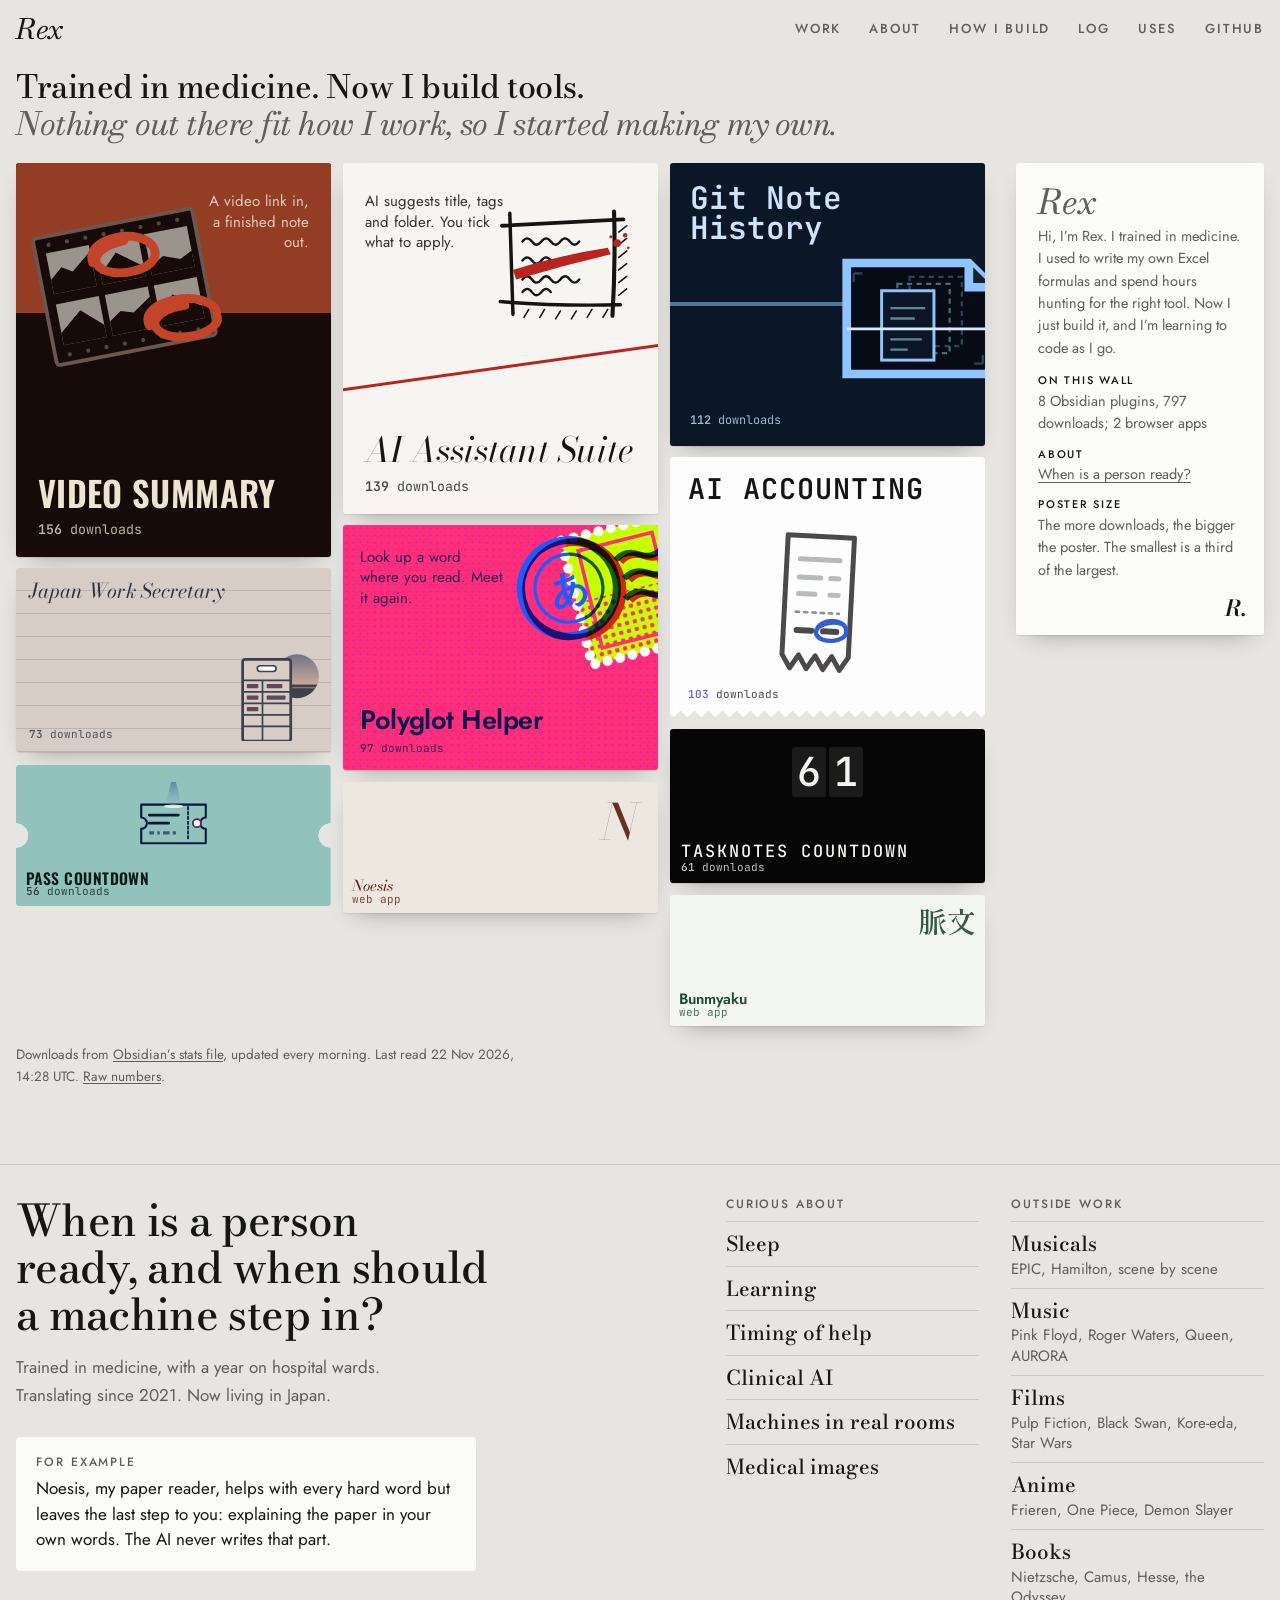
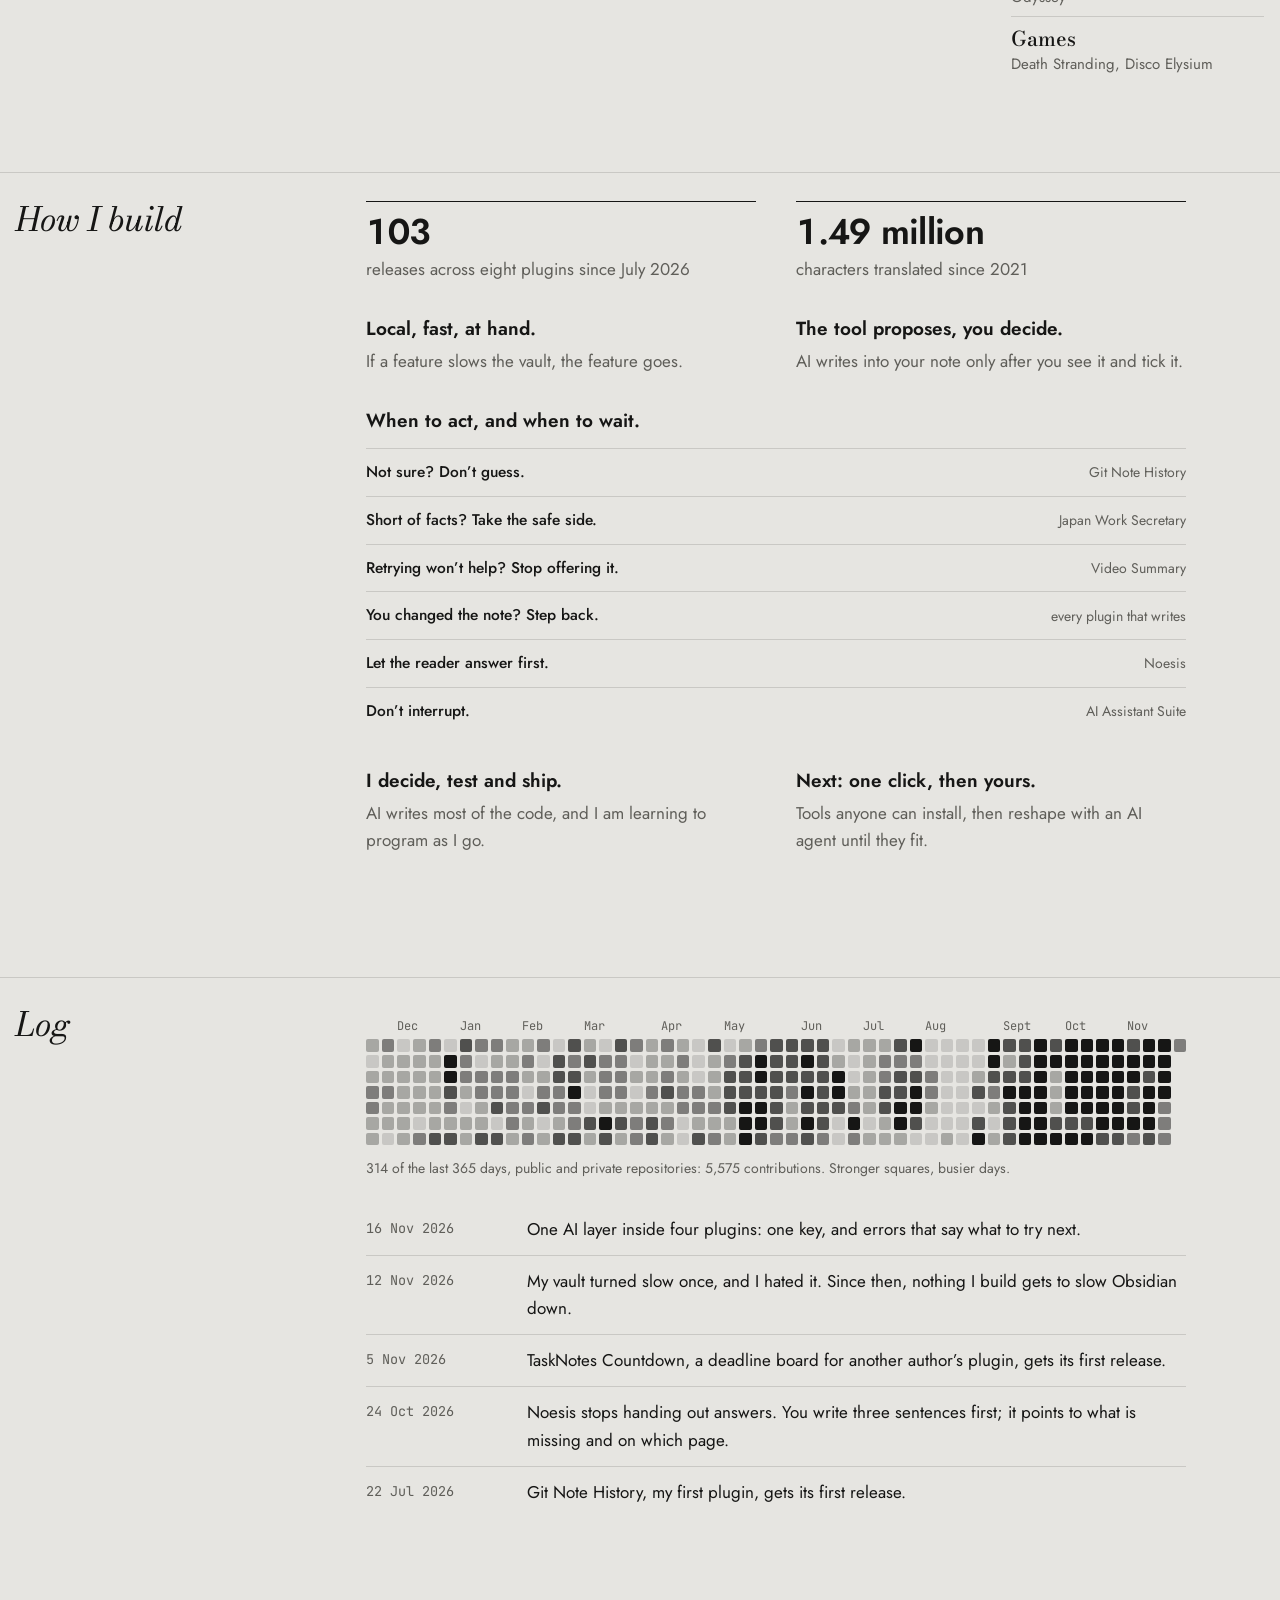
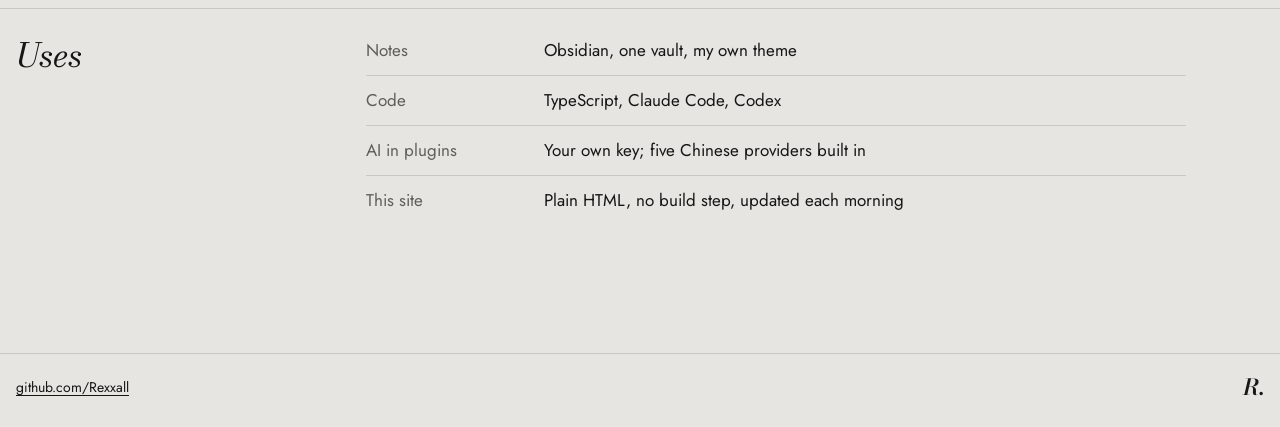
==== commit 9a1ad1d1: "Update download counts" ====
--- a/index.html
+++ b/index.html
@@ -49,22 +49,22 @@
           <img class="obj" src="assets/icons/video-summary-dark.svg" alt="" width="100" height="100">
           <span class="nm">Video Summary</span><span class="ln">A video link in, a finished note out.</span>
           <span class="dl"><b><!--dl:video-summary-->156<!--/dl--></b> downloads</span></a></li>
-        <li class="pst p-aas" data-id="ai-assistant-suite" data-d="138"><a href="#ai-assistant-suite">
+        <li class="pst p-aas" data-id="ai-assistant-suite" data-d="139"><a href="#ai-assistant-suite">
           <img class="obj" src="assets/icons/ai-assistant-suite-light.svg" alt="" width="100" height="100">
           <span class="nm">AI Assistant Suite</span><span class="ln">AI suggests title, tags and folder. You tick what to apply.</span>
-          <span class="dl"><b><!--dl:ai-assistant-suite-->138<!--/dl--></b> downloads</span></a></li>
-        <li class="pst p-gnh up" data-id="git-note-history" data-d="110"><a href="#git-note-history">
+          <span class="dl"><b><!--dl:ai-assistant-suite-->139<!--/dl--></b> downloads</span></a></li>
+        <li class="pst p-gnh up" data-id="git-note-history" data-d="112"><a href="#git-note-history">
           <img class="obj" src="assets/icons/git-note-history-dark.svg" alt="" width="100" height="100">
           <span class="nm">Git Note History</span><span class="ln">Find a sentence you deleted. Take back only that part.</span>
-          <span class="dl"><b><!--dl:git-note-history-->110<!--/dl--></b> downloads</span></a></li>
+          <span class="dl"><b><!--dl:git-note-history-->112<!--/dl--></b> downloads</span></a></li>
         <li class="pst p-acc up" data-id="ai-accounting" data-d="103"><a href="#ai-accounting">
           <img class="obj" src="assets/icons/ai-accounting-light.svg" alt="" width="100" height="100">
           <span class="nm">AI Accounting</span><span class="ln">A receipt in, a checked ledger entry out.</span>
           <span class="dl"><b><!--dl:ai-accounting-->103<!--/dl--></b> downloads</span></a></li>
-        <li class="pst p-pg" data-id="polyglot-helper" data-d="96"><a href="#polyglot-helper">
+        <li class="pst p-pg" data-id="polyglot-helper" data-d="97"><a href="#polyglot-helper">
           <img class="obj" src="assets/icons/polyglot-helper-light.svg" alt="" width="100" height="100">
           <span class="nm">Polyglot Helper</span><span class="ln">Look up a word where you read. Meet it again.</span>
-          <span class="dl"><b><!--dl:polyglot-helper-->96<!--/dl--></b> downloads</span></a></li>
+          <span class="dl"><b><!--dl:polyglot-helper-->97<!--/dl--></b> downloads</span></a></li>
         <li class="pst p-jws up" data-id="japan-work-secretary" data-d="73"><a href="#japan-work-secretary">
           <img class="obj" src="assets/icons/japan-work-secretary-light.svg" alt="" width="100" height="100">
           <span class="nm">Japan Work Secretary</span><span class="ln">Part-time shifts in Japan, warned before 28 hours.</span>
@@ -73,10 +73,10 @@
           <img class="obj" src="assets/icons/pass-countdown-light.svg" alt="" width="100" height="100">
           <span class="nm">Pass Countdown</span><span class="ln">Uses left, time left, and the pace to finish.</span>
           <span class="dl"><b><!--dl:pass-countdown-->56<!--/dl--></b> downloads</span></a></li>
-        <li class="pst p-tnc" data-id="tasknotes-countdown" data-d="58"><a href="#tasknotes-countdown">
-          <span class="flap" aria-hidden="true"><i>5</i><i>8</i></span>
+        <li class="pst p-tnc" data-id="tasknotes-countdown" data-d="61"><a href="#tasknotes-countdown">
+          <span class="flap" aria-hidden="true"><i>6</i><i>1</i></span>
           <span class="nm">TaskNotes Countdown</span><span class="ln">Deadlines from TaskNotes, and whether you will make it.</span>
-          <span class="dl"><b><!--dl:tasknotes-countdown-->58<!--/dl--></b> downloads</span></a></li>
+          <span class="dl"><b><!--dl:tasknotes-countdown-->61<!--/dl--></b> downloads</span></a></li>
         <li class="pst p-noe" data-id="noesis" data-d="0"><a href="#noesis">
           <span class="obj glyph" aria-hidden="true">N</span>
           <span class="nm">Noesis</span><span class="ln">Read a paper in three passes and come out able to explain it.</span>
@@ -91,7 +91,7 @@
         <p class="who">Rex</p>
         <p>Hi, I’m Rex. I trained in medicine. I used to write my own Excel formulas and spend hours hunting for the right tool. Now I just build it, and I’m learning to code as I go.</p>
         <dl>
-          <div><dt>On this wall</dt><dd>8 Obsidian plugins, <!--dl:total-->790<!--/dl--> downloads; <span class="nw">2 browser apps</span></dd></div>
+          <div><dt>On this wall</dt><dd>8 Obsidian plugins, <!--dl:total-->797<!--/dl--> downloads; <span class="nw">2 browser apps</span></dd></div>
           <div><dt>About</dt><dd><a href="#about">When is a person ready?</a></dd></div>
           <div><dt>Poster size</dt><dd>The more downloads, the bigger the poster. The smallest is a third of the largest.</dd></div>
         </dl>
@@ -99,7 +99,7 @@
       </aside>
     </div>
 
-    <p class="src">Downloads from <a href="https://github.com/obsidianmd/obsidian-releases/blob/master/community-plugin-stats.json">Obsidian’s stats file</a>, updated every morning. Last read <time datetime="2026-11-21T14:33:28Z" id="fetched"><!--fetched-->21 Nov 2026, 14:33 UTC<!--/fetched--></time>. <a href="data/stats.json">Raw numbers</a>.</p>
+    <p class="src">Downloads from <a href="https://github.com/obsidianmd/obsidian-releases/blob/master/community-plugin-stats.json">Obsidian’s stats file</a>, updated every morning. Last read <time datetime="2026-11-22T14:28:13Z" id="fetched"><!--fetched-->22 Nov 2026, 14:28 UTC<!--/fetched--></time>. <a href="data/stats.json">Raw numbers</a>.</p>
   </section>
 
   <section class="about" id="about" aria-labelledby="h-about">
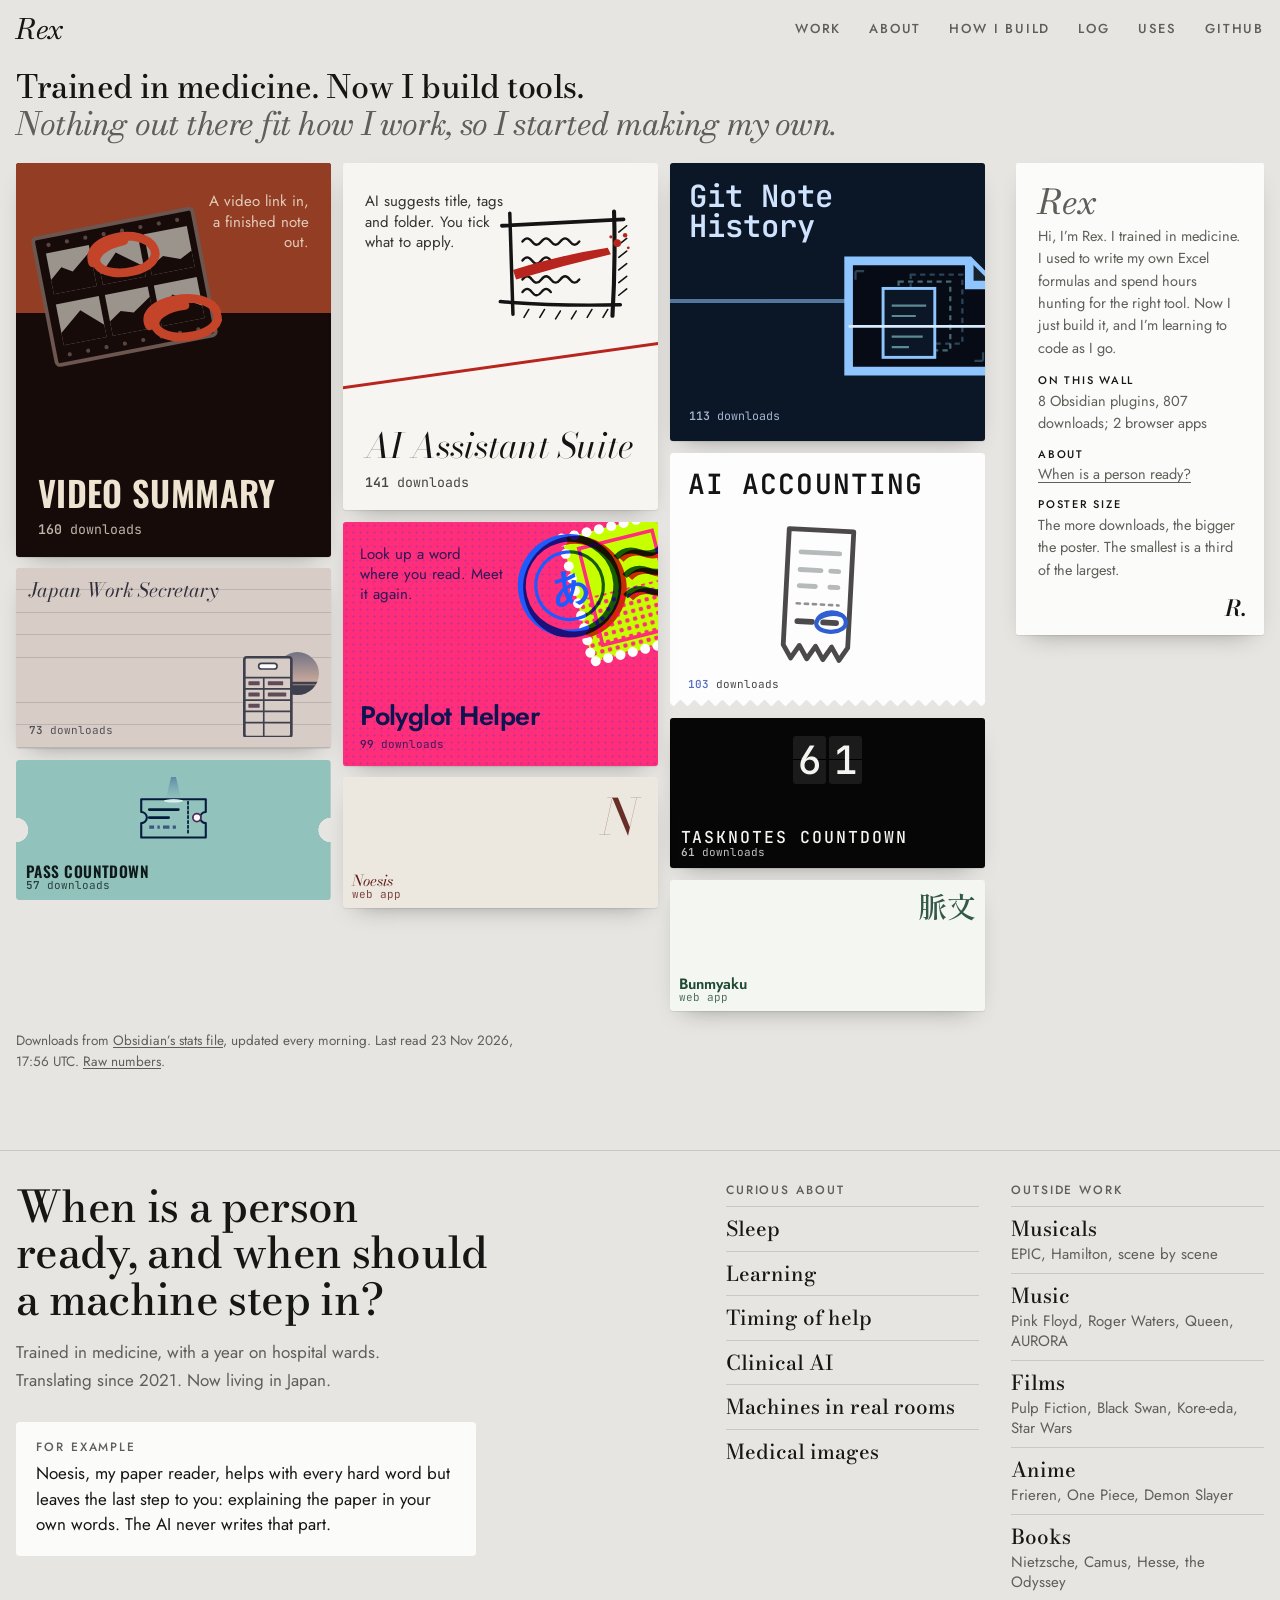
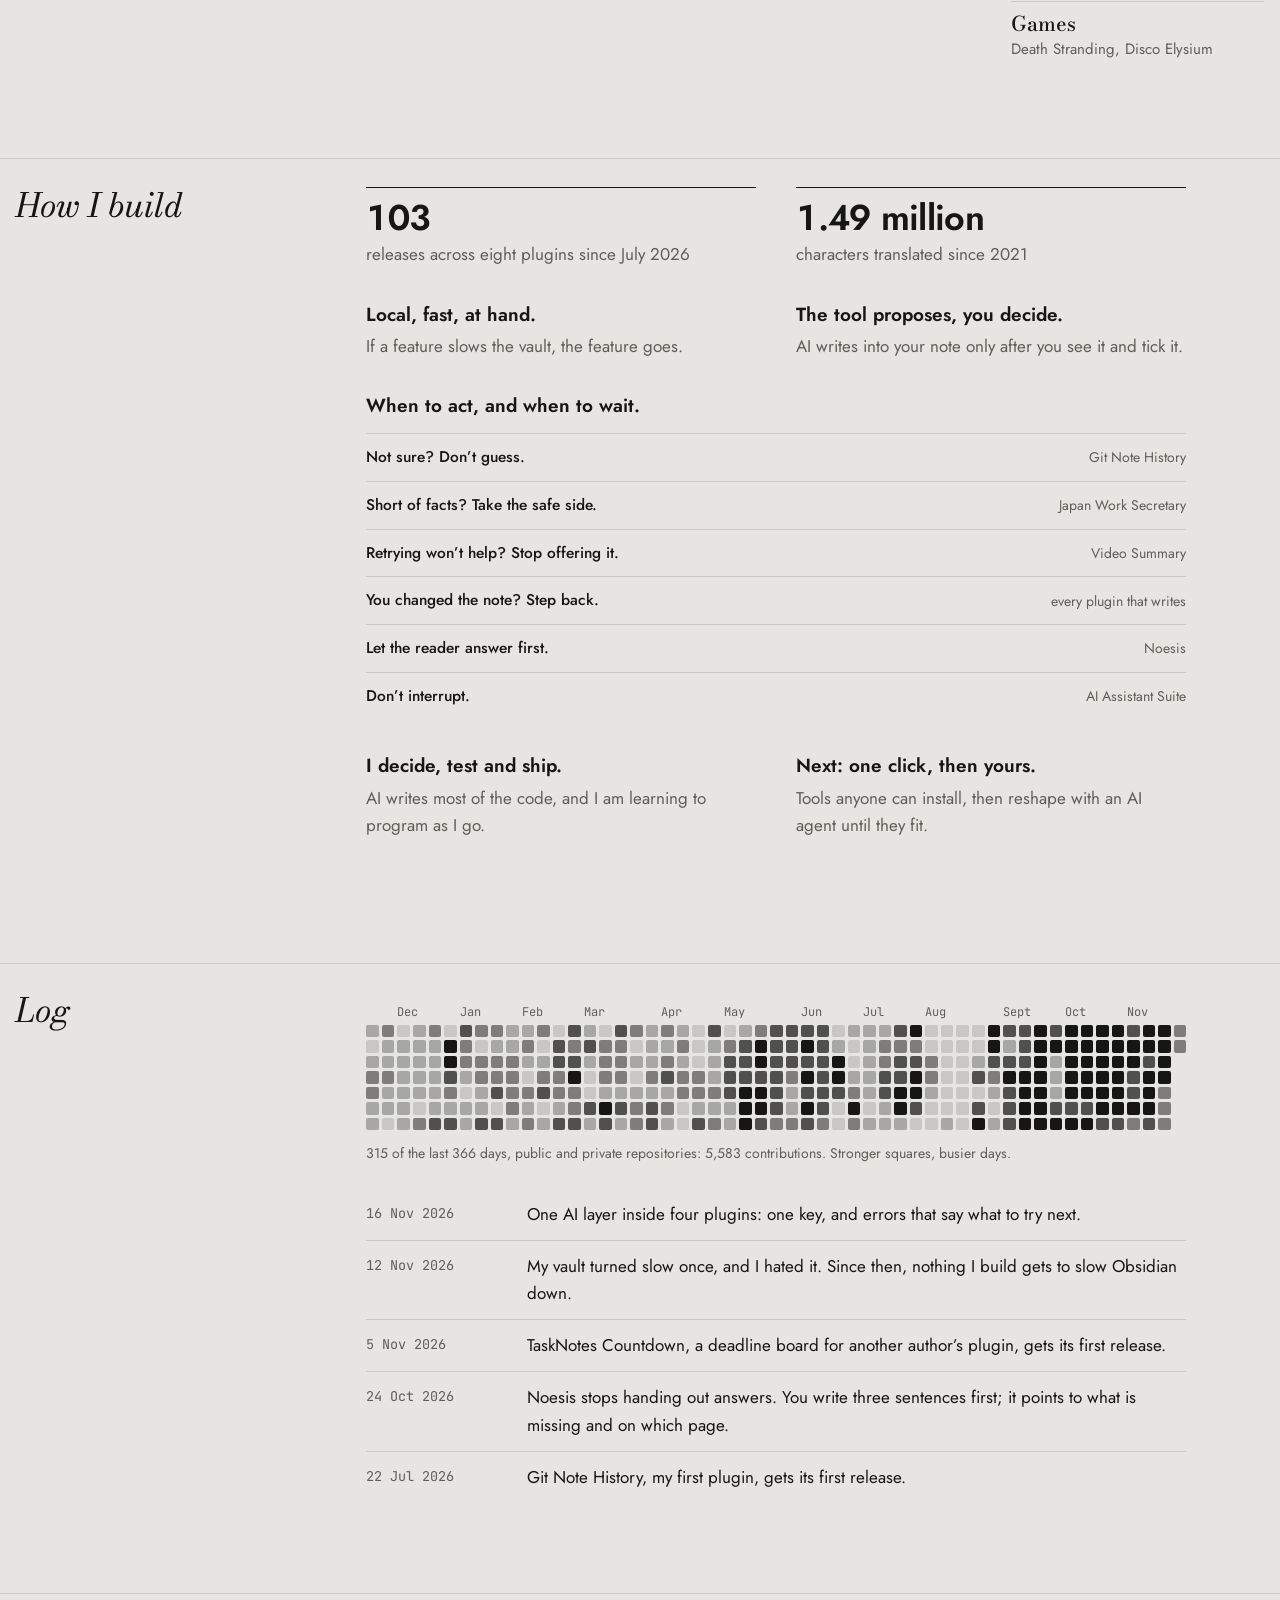
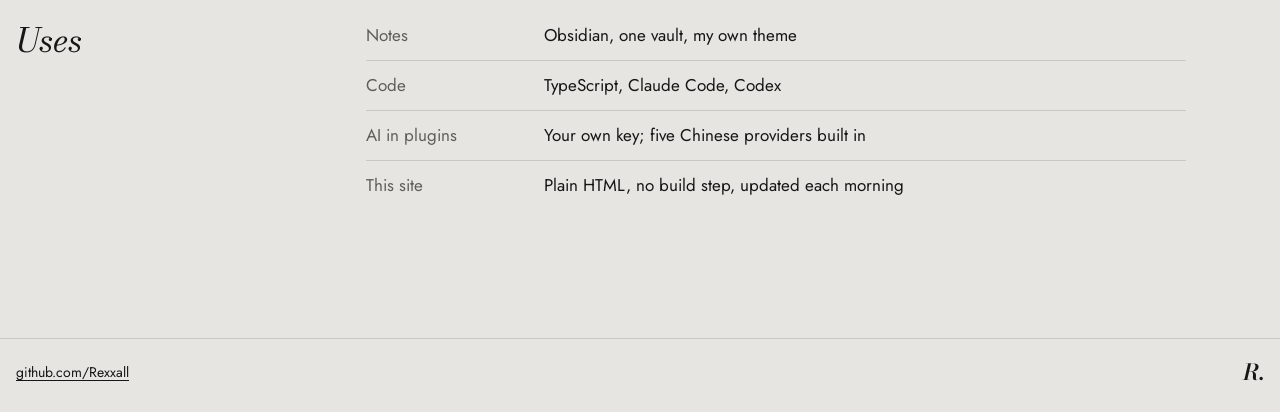
==== commit 2fc73060: "Update download counts" ====
--- a/index.html
+++ b/index.html
@@ -45,34 +45,34 @@
 
     <div class="hang">
       <ol class="wall" id="wall" aria-label="Plugins and apps, larger posters have more downloads">
-        <li class="pst p-vs" data-id="video-summary" data-d="156"><a href="#video-summary">
+        <li class="pst p-vs" data-id="video-summary" data-d="160"><a href="#video-summary">
           <img class="obj" src="assets/icons/video-summary-dark.svg" alt="" width="100" height="100">
           <span class="nm">Video Summary</span><span class="ln">A video link in, a finished note out.</span>
-          <span class="dl"><b><!--dl:video-summary-->156<!--/dl--></b> downloads</span></a></li>
-        <li class="pst p-aas" data-id="ai-assistant-suite" data-d="139"><a href="#ai-assistant-suite">
+          <span class="dl"><b><!--dl:video-summary-->160<!--/dl--></b> downloads</span></a></li>
+        <li class="pst p-aas" data-id="ai-assistant-suite" data-d="141"><a href="#ai-assistant-suite">
           <img class="obj" src="assets/icons/ai-assistant-suite-light.svg" alt="" width="100" height="100">
           <span class="nm">AI Assistant Suite</span><span class="ln">AI suggests title, tags and folder. You tick what to apply.</span>
-          <span class="dl"><b><!--dl:ai-assistant-suite-->139<!--/dl--></b> downloads</span></a></li>
-        <li class="pst p-gnh up" data-id="git-note-history" data-d="112"><a href="#git-note-history">
+          <span class="dl"><b><!--dl:ai-assistant-suite-->141<!--/dl--></b> downloads</span></a></li>
+        <li class="pst p-gnh up" data-id="git-note-history" data-d="113"><a href="#git-note-history">
           <img class="obj" src="assets/icons/git-note-history-dark.svg" alt="" width="100" height="100">
           <span class="nm">Git Note History</span><span class="ln">Find a sentence you deleted. Take back only that part.</span>
-          <span class="dl"><b><!--dl:git-note-history-->112<!--/dl--></b> downloads</span></a></li>
+          <span class="dl"><b><!--dl:git-note-history-->113<!--/dl--></b> downloads</span></a></li>
         <li class="pst p-acc up" data-id="ai-accounting" data-d="103"><a href="#ai-accounting">
           <img class="obj" src="assets/icons/ai-accounting-light.svg" alt="" width="100" height="100">
           <span class="nm">AI Accounting</span><span class="ln">A receipt in, a checked ledger entry out.</span>
           <span class="dl"><b><!--dl:ai-accounting-->103<!--/dl--></b> downloads</span></a></li>
-        <li class="pst p-pg" data-id="polyglot-helper" data-d="97"><a href="#polyglot-helper">
+        <li class="pst p-pg" data-id="polyglot-helper" data-d="99"><a href="#polyglot-helper">
           <img class="obj" src="assets/icons/polyglot-helper-light.svg" alt="" width="100" height="100">
           <span class="nm">Polyglot Helper</span><span class="ln">Look up a word where you read. Meet it again.</span>
-          <span class="dl"><b><!--dl:polyglot-helper-->97<!--/dl--></b> downloads</span></a></li>
+          <span class="dl"><b><!--dl:polyglot-helper-->99<!--/dl--></b> downloads</span></a></li>
         <li class="pst p-jws up" data-id="japan-work-secretary" data-d="73"><a href="#japan-work-secretary">
           <img class="obj" src="assets/icons/japan-work-secretary-light.svg" alt="" width="100" height="100">
           <span class="nm">Japan Work Secretary</span><span class="ln">Part-time shifts in Japan, warned before 28 hours.</span>
           <span class="dl"><b><!--dl:japan-work-secretary-->73<!--/dl--></b> downloads</span></a></li>
-        <li class="pst p-pc" data-id="pass-countdown" data-d="56"><a href="#pass-countdown">
+        <li class="pst p-pc" data-id="pass-countdown" data-d="57"><a href="#pass-countdown">
           <img class="obj" src="assets/icons/pass-countdown-light.svg" alt="" width="100" height="100">
           <span class="nm">Pass Countdown</span><span class="ln">Uses left, time left, and the pace to finish.</span>
-          <span class="dl"><b><!--dl:pass-countdown-->56<!--/dl--></b> downloads</span></a></li>
+          <span class="dl"><b><!--dl:pass-countdown-->57<!--/dl--></b> downloads</span></a></li>
         <li class="pst p-tnc" data-id="tasknotes-countdown" data-d="61"><a href="#tasknotes-countdown">
           <span class="flap" aria-hidden="true"><i>6</i><i>1</i></span>
           <span class="nm">TaskNotes Countdown</span><span class="ln">Deadlines from TaskNotes, and whether you will make it.</span>
@@ -91,7 +91,7 @@
         <p class="who">Rex</p>
         <p>Hi, I’m Rex. I trained in medicine. I used to write my own Excel formulas and spend hours hunting for the right tool. Now I just build it, and I’m learning to code as I go.</p>
         <dl>
-          <div><dt>On this wall</dt><dd>8 Obsidian plugins, <!--dl:total-->797<!--/dl--> downloads; <span class="nw">2 browser apps</span></dd></div>
+          <div><dt>On this wall</dt><dd>8 Obsidian plugins, <!--dl:total-->807<!--/dl--> downloads; <span class="nw">2 browser apps</span></dd></div>
           <div><dt>About</dt><dd><a href="#about">When is a person ready?</a></dd></div>
           <div><dt>Poster size</dt><dd>The more downloads, the bigger the poster. The smallest is a third of the largest.</dd></div>
         </dl>
@@ -99,7 +99,7 @@
       </aside>
     </div>
 
-    <p class="src">Downloads from <a href="https://github.com/obsidianmd/obsidian-releases/blob/master/community-plugin-stats.json">Obsidian’s stats file</a>, updated every morning. Last read <time datetime="2026-11-22T14:28:13Z" id="fetched"><!--fetched-->22 Nov 2026, 14:28 UTC<!--/fetched--></time>. <a href="data/stats.json">Raw numbers</a>.</p>
+    <p class="src">Downloads from <a href="https://github.com/obsidianmd/obsidian-releases/blob/master/community-plugin-stats.json">Obsidian’s stats file</a>, updated every morning. Last read <time datetime="2026-11-23T17:56:29Z" id="fetched"><!--fetched-->23 Nov 2026, 17:56 UTC<!--/fetched--></time>. <a href="data/stats.json">Raw numbers</a>.</p>
   </section>
 
   <section class="about" id="about" aria-labelledby="h-about">
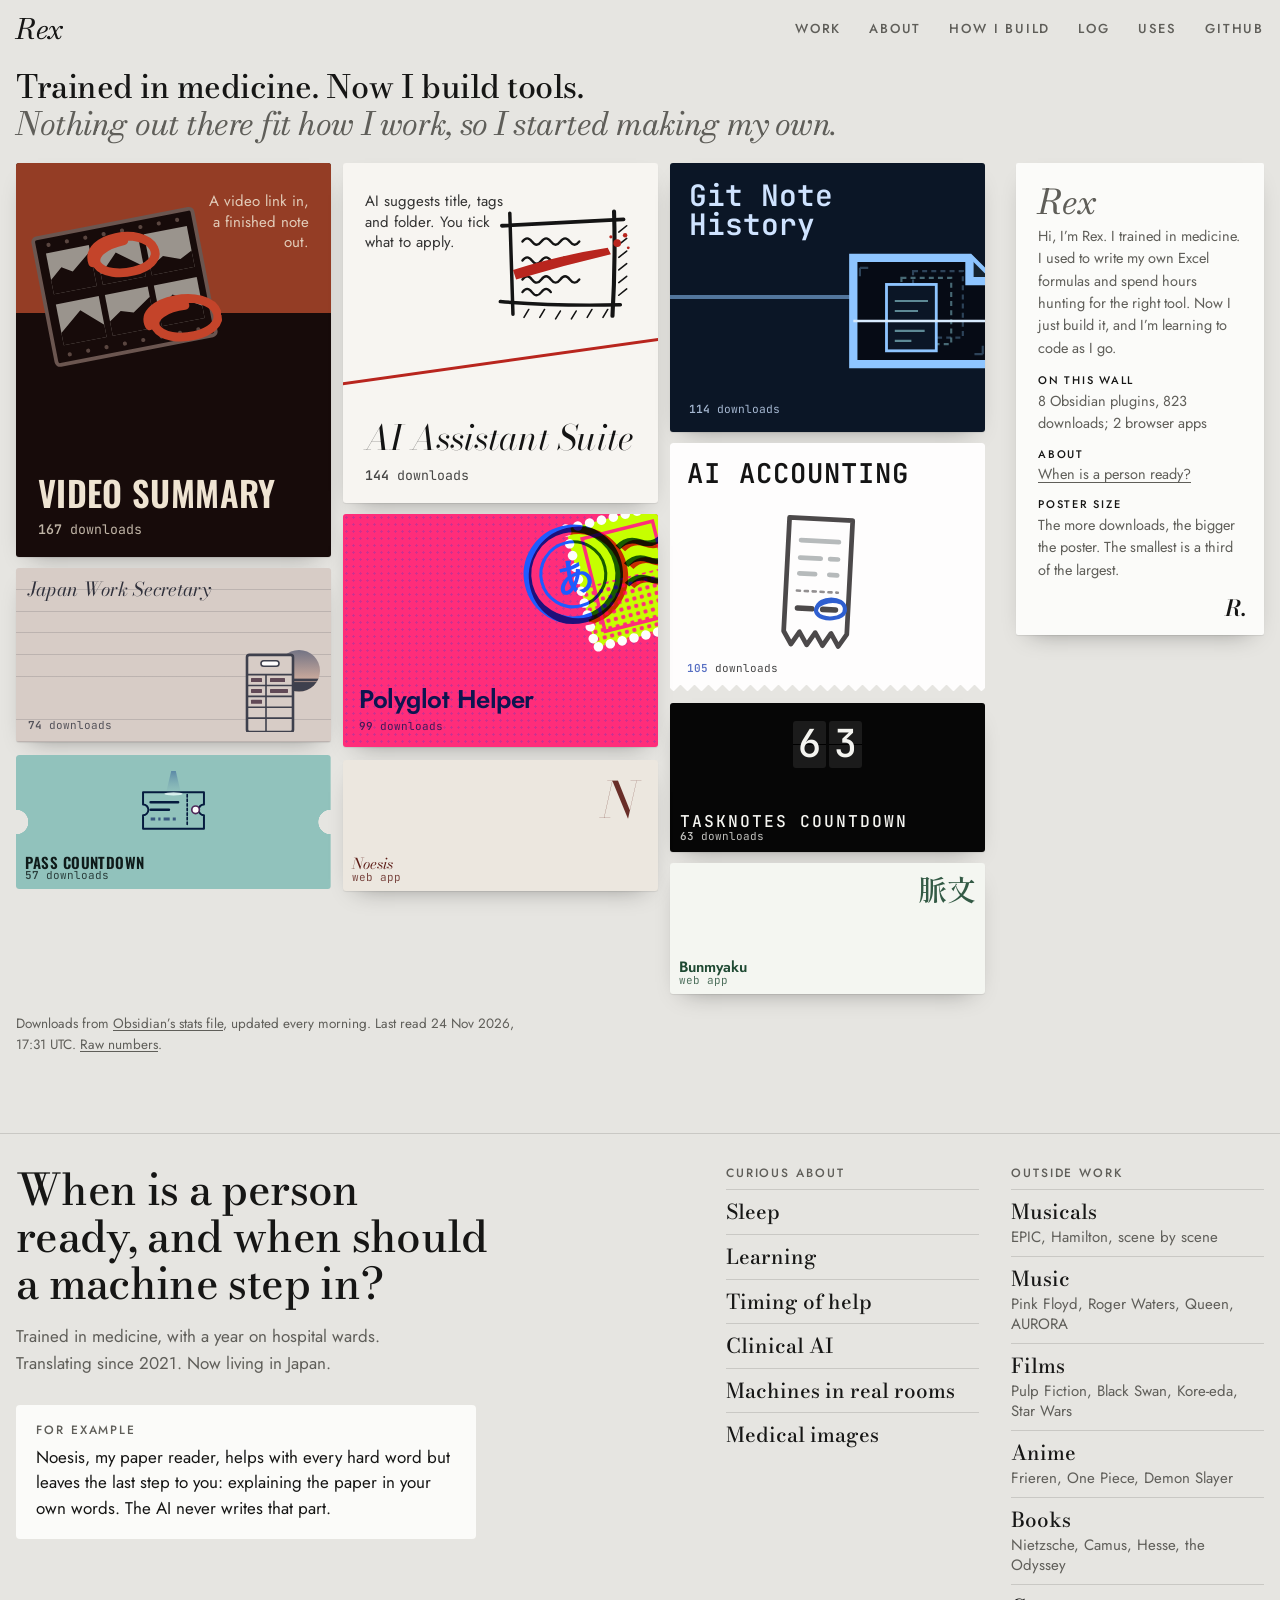
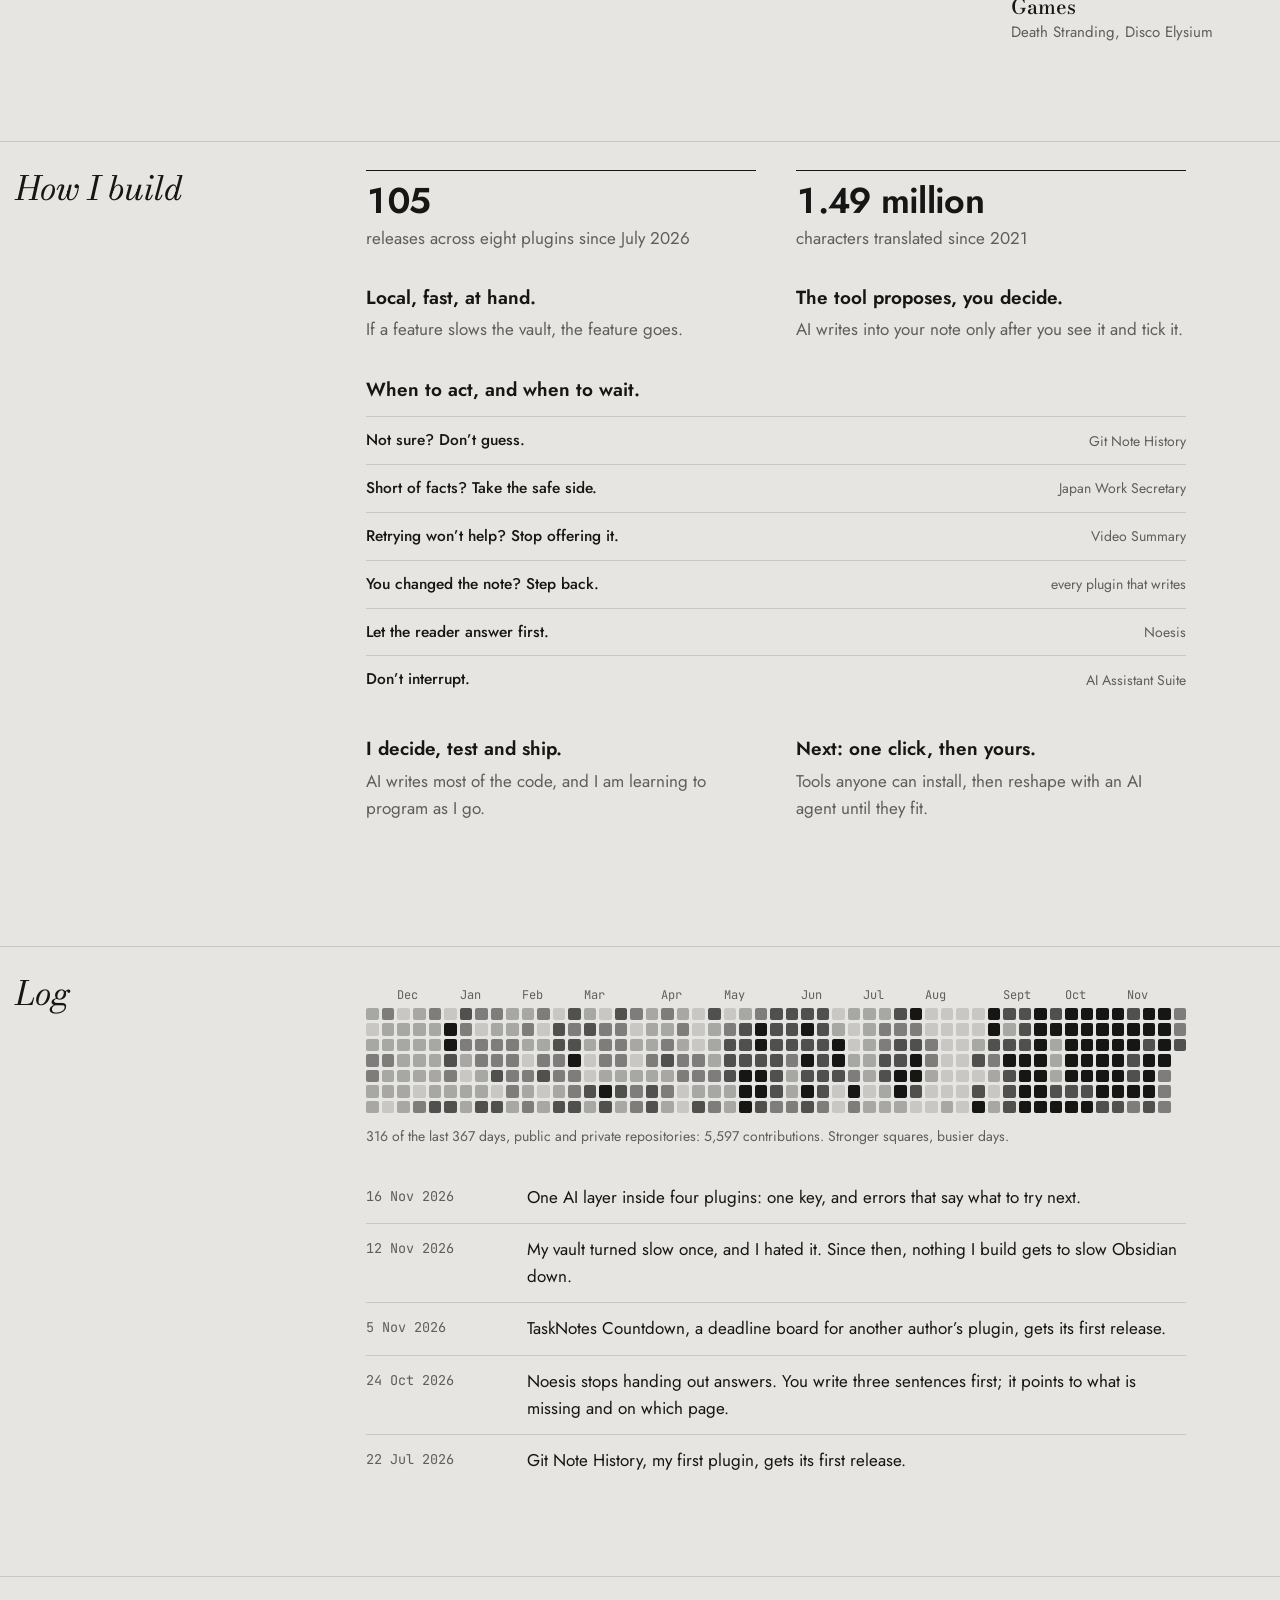
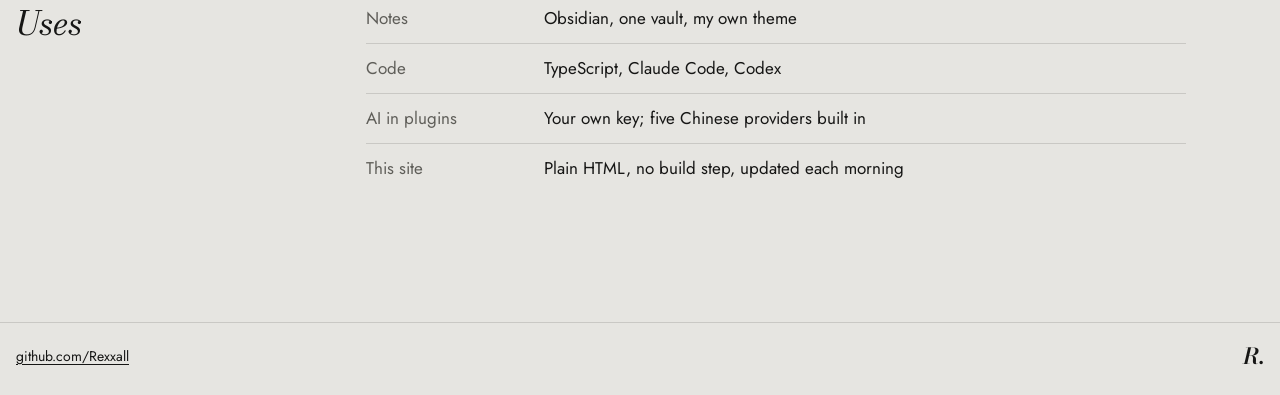
==== commit 1ffb54ed: "Update download counts" ====
--- a/index.html
+++ b/index.html
@@ -45,38 +45,38 @@
 
     <div class="hang">
       <ol class="wall" id="wall" aria-label="Plugins and apps, larger posters have more downloads">
-        <li class="pst p-vs" data-id="video-summary" data-d="160"><a href="#video-summary">
+        <li class="pst p-vs" data-id="video-summary" data-d="167"><a href="#video-summary">
           <img class="obj" src="assets/icons/video-summary-dark.svg" alt="" width="100" height="100">
           <span class="nm">Video Summary</span><span class="ln">A video link in, a finished note out.</span>
-          <span class="dl"><b><!--dl:video-summary-->160<!--/dl--></b> downloads</span></a></li>
-        <li class="pst p-aas" data-id="ai-assistant-suite" data-d="141"><a href="#ai-assistant-suite">
+          <span class="dl"><b><!--dl:video-summary-->167<!--/dl--></b> downloads</span></a></li>
+        <li class="pst p-aas" data-id="ai-assistant-suite" data-d="144"><a href="#ai-assistant-suite">
           <img class="obj" src="assets/icons/ai-assistant-suite-light.svg" alt="" width="100" height="100">
           <span class="nm">AI Assistant Suite</span><span class="ln">AI suggests title, tags and folder. You tick what to apply.</span>
-          <span class="dl"><b><!--dl:ai-assistant-suite-->141<!--/dl--></b> downloads</span></a></li>
-        <li class="pst p-gnh up" data-id="git-note-history" data-d="113"><a href="#git-note-history">
+          <span class="dl"><b><!--dl:ai-assistant-suite-->144<!--/dl--></b> downloads</span></a></li>
+        <li class="pst p-gnh up" data-id="git-note-history" data-d="114"><a href="#git-note-history">
           <img class="obj" src="assets/icons/git-note-history-dark.svg" alt="" width="100" height="100">
           <span class="nm">Git Note History</span><span class="ln">Find a sentence you deleted. Take back only that part.</span>
-          <span class="dl"><b><!--dl:git-note-history-->113<!--/dl--></b> downloads</span></a></li>
-        <li class="pst p-acc up" data-id="ai-accounting" data-d="103"><a href="#ai-accounting">
+          <span class="dl"><b><!--dl:git-note-history-->114<!--/dl--></b> downloads</span></a></li>
+        <li class="pst p-acc up" data-id="ai-accounting" data-d="105"><a href="#ai-accounting">
           <img class="obj" src="assets/icons/ai-accounting-light.svg" alt="" width="100" height="100">
           <span class="nm">AI Accounting</span><span class="ln">A receipt in, a checked ledger entry out.</span>
-          <span class="dl"><b><!--dl:ai-accounting-->103<!--/dl--></b> downloads</span></a></li>
+          <span class="dl"><b><!--dl:ai-accounting-->105<!--/dl--></b> downloads</span></a></li>
         <li class="pst p-pg" data-id="polyglot-helper" data-d="99"><a href="#polyglot-helper">
           <img class="obj" src="assets/icons/polyglot-helper-light.svg" alt="" width="100" height="100">
           <span class="nm">Polyglot Helper</span><span class="ln">Look up a word where you read. Meet it again.</span>
           <span class="dl"><b><!--dl:polyglot-helper-->99<!--/dl--></b> downloads</span></a></li>
-        <li class="pst p-jws up" data-id="japan-work-secretary" data-d="73"><a href="#japan-work-secretary">
+        <li class="pst p-jws up" data-id="japan-work-secretary" data-d="74"><a href="#japan-work-secretary">
           <img class="obj" src="assets/icons/japan-work-secretary-light.svg" alt="" width="100" height="100">
           <span class="nm">Japan Work Secretary</span><span class="ln">Part-time shifts in Japan, warned before 28 hours.</span>
-          <span class="dl"><b><!--dl:japan-work-secretary-->73<!--/dl--></b> downloads</span></a></li>
+          <span class="dl"><b><!--dl:japan-work-secretary-->74<!--/dl--></b> downloads</span></a></li>
         <li class="pst p-pc" data-id="pass-countdown" data-d="57"><a href="#pass-countdown">
           <img class="obj" src="assets/icons/pass-countdown-light.svg" alt="" width="100" height="100">
           <span class="nm">Pass Countdown</span><span class="ln">Uses left, time left, and the pace to finish.</span>
           <span class="dl"><b><!--dl:pass-countdown-->57<!--/dl--></b> downloads</span></a></li>
-        <li class="pst p-tnc" data-id="tasknotes-countdown" data-d="61"><a href="#tasknotes-countdown">
-          <span class="flap" aria-hidden="true"><i>6</i><i>1</i></span>
+        <li class="pst p-tnc" data-id="tasknotes-countdown" data-d="63"><a href="#tasknotes-countdown">
+          <span class="flap" aria-hidden="true"><i>6</i><i>3</i></span>
           <span class="nm">TaskNotes Countdown</span><span class="ln">Deadlines from TaskNotes, and whether you will make it.</span>
-          <span class="dl"><b><!--dl:tasknotes-countdown-->61<!--/dl--></b> downloads</span></a></li>
+          <span class="dl"><b><!--dl:tasknotes-countdown-->63<!--/dl--></b> downloads</span></a></li>
         <li class="pst p-noe" data-id="noesis" data-d="0"><a href="#noesis">
           <span class="obj glyph" aria-hidden="true">N</span>
           <span class="nm">Noesis</span><span class="ln">Read a paper in three passes and come out able to explain it.</span>
@@ -91,7 +91,7 @@
         <p class="who">Rex</p>
         <p>Hi, I’m Rex. I trained in medicine. I used to write my own Excel formulas and spend hours hunting for the right tool. Now I just build it, and I’m learning to code as I go.</p>
         <dl>
-          <div><dt>On this wall</dt><dd>8 Obsidian plugins, <!--dl:total-->807<!--/dl--> downloads; <span class="nw">2 browser apps</span></dd></div>
+          <div><dt>On this wall</dt><dd>8 Obsidian plugins, <!--dl:total-->823<!--/dl--> downloads; <span class="nw">2 browser apps</span></dd></div>
           <div><dt>About</dt><dd><a href="#about">When is a person ready?</a></dd></div>
           <div><dt>Poster size</dt><dd>The more downloads, the bigger the poster. The smallest is a third of the largest.</dd></div>
         </dl>
@@ -99,7 +99,7 @@
       </aside>
     </div>
 
-    <p class="src">Downloads from <a href="https://github.com/obsidianmd/obsidian-releases/blob/master/community-plugin-stats.json">Obsidian’s stats file</a>, updated every morning. Last read <time datetime="2026-11-23T17:56:29Z" id="fetched"><!--fetched-->23 Nov 2026, 17:56 UTC<!--/fetched--></time>. <a href="data/stats.json">Raw numbers</a>.</p>
+    <p class="src">Downloads from <a href="https://github.com/obsidianmd/obsidian-releases/blob/master/community-plugin-stats.json">Obsidian’s stats file</a>, updated every morning. Last read <time datetime="2026-11-24T17:31:34Z" id="fetched"><!--fetched-->24 Nov 2026, 17:31 UTC<!--/fetched--></time>. <a href="data/stats.json">Raw numbers</a>.</p>
   </section>
 
   <section class="about" id="about" aria-labelledby="h-about">
@@ -134,7 +134,7 @@
     <h2 id="h-how">How I build</h2>
     <div class="body">
       <dl class="rule wide nums">
-        <div><dt><!--rel:total-->103<!--/rel--></dt><dd>releases across eight plugins since July 2026</dd></div>
+        <div><dt><!--rel:total-->105<!--/rel--></dt><dd>releases across eight plugins since July 2026</dd></div>
         <div><dt>1.49 million</dt><dd>characters translated since 2021</dd></div>
       </dl>
       <div class="rule">
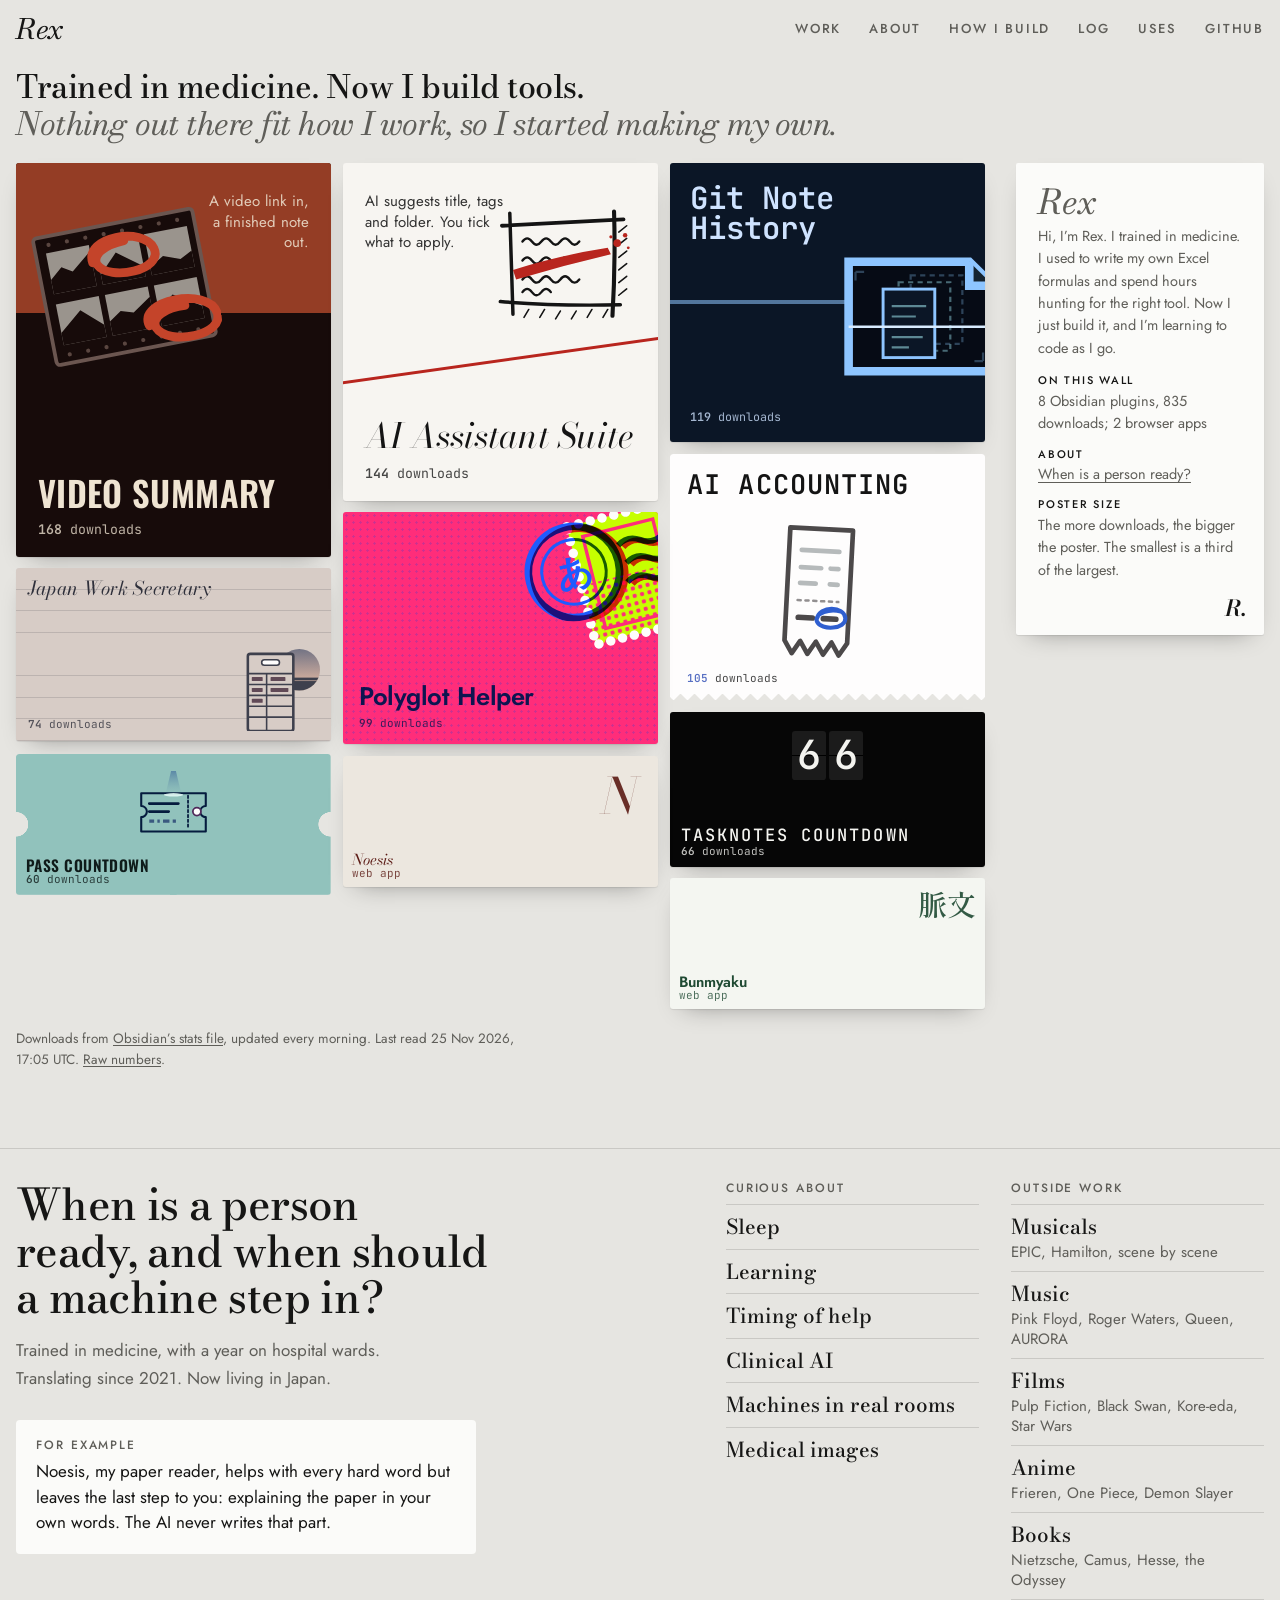
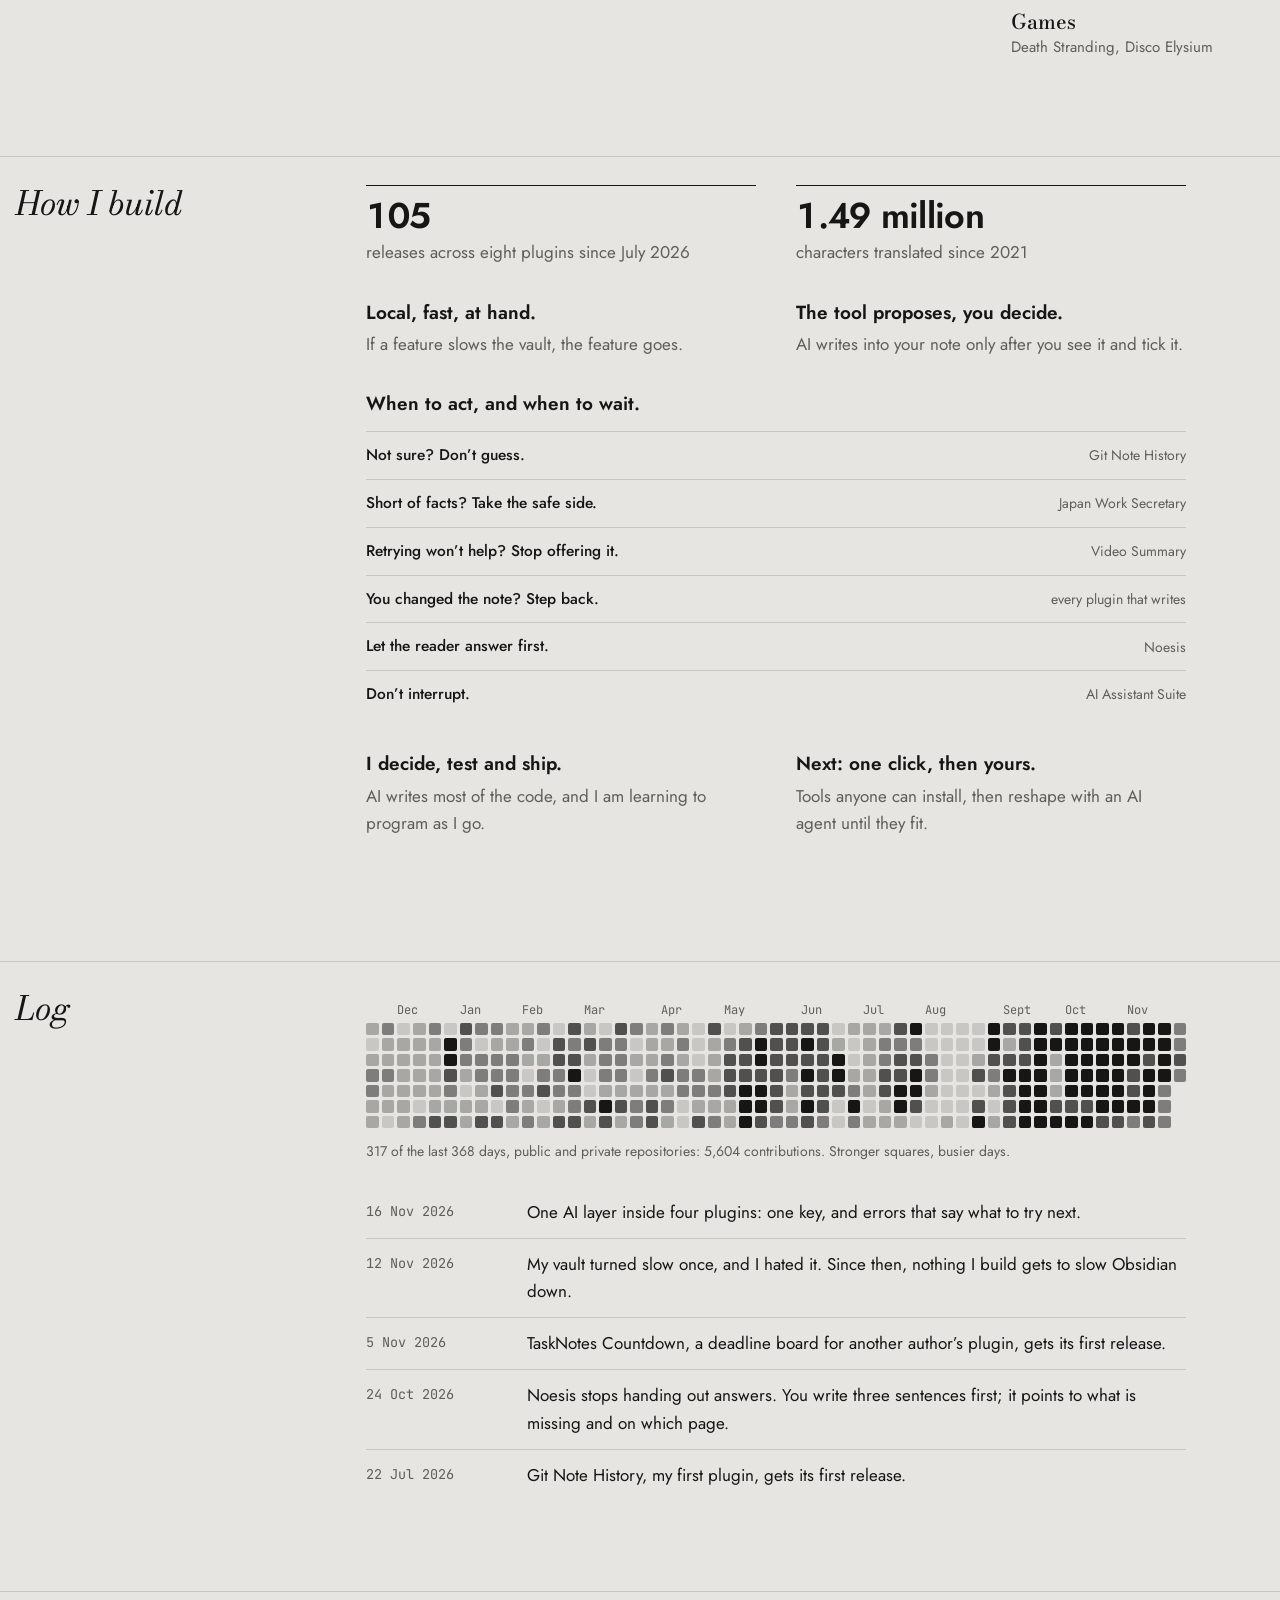
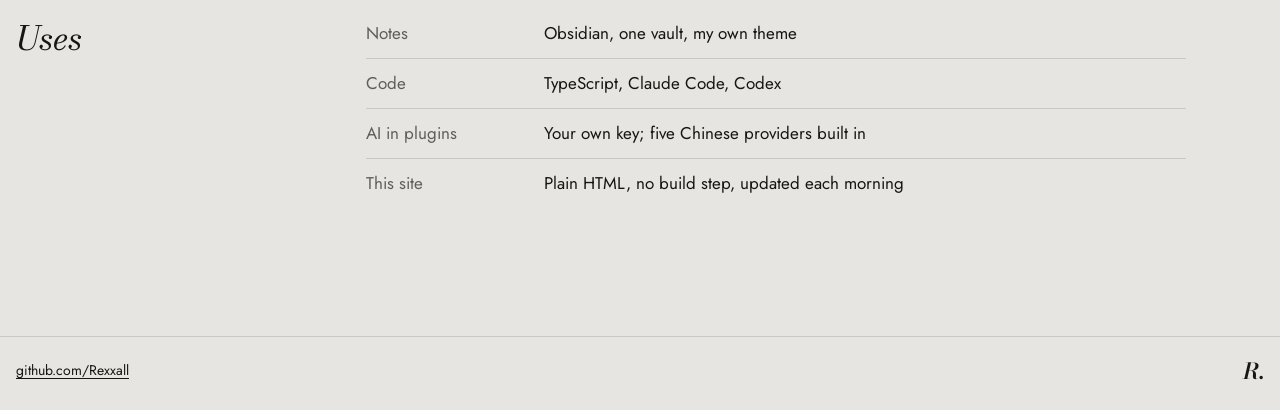
==== commit c2323b0b: "Update download counts" ====
--- a/index.html
+++ b/index.html
@@ -45,18 +45,18 @@
 
     <div class="hang">
       <ol class="wall" id="wall" aria-label="Plugins and apps, larger posters have more downloads">
-        <li class="pst p-vs" data-id="video-summary" data-d="167"><a href="#video-summary">
+        <li class="pst p-vs" data-id="video-summary" data-d="168"><a href="#video-summary">
           <img class="obj" src="assets/icons/video-summary-dark.svg" alt="" width="100" height="100">
           <span class="nm">Video Summary</span><span class="ln">A video link in, a finished note out.</span>
-          <span class="dl"><b><!--dl:video-summary-->167<!--/dl--></b> downloads</span></a></li>
+          <span class="dl"><b><!--dl:video-summary-->168<!--/dl--></b> downloads</span></a></li>
         <li class="pst p-aas" data-id="ai-assistant-suite" data-d="144"><a href="#ai-assistant-suite">
           <img class="obj" src="assets/icons/ai-assistant-suite-light.svg" alt="" width="100" height="100">
           <span class="nm">AI Assistant Suite</span><span class="ln">AI suggests title, tags and folder. You tick what to apply.</span>
           <span class="dl"><b><!--dl:ai-assistant-suite-->144<!--/dl--></b> downloads</span></a></li>
-        <li class="pst p-gnh up" data-id="git-note-history" data-d="114"><a href="#git-note-history">
+        <li class="pst p-gnh up" data-id="git-note-history" data-d="119"><a href="#git-note-history">
           <img class="obj" src="assets/icons/git-note-history-dark.svg" alt="" width="100" height="100">
           <span class="nm">Git Note History</span><span class="ln">Find a sentence you deleted. Take back only that part.</span>
-          <span class="dl"><b><!--dl:git-note-history-->114<!--/dl--></b> downloads</span></a></li>
+          <span class="dl"><b><!--dl:git-note-history-->119<!--/dl--></b> downloads</span></a></li>
         <li class="pst p-acc up" data-id="ai-accounting" data-d="105"><a href="#ai-accounting">
           <img class="obj" src="assets/icons/ai-accounting-light.svg" alt="" width="100" height="100">
           <span class="nm">AI Accounting</span><span class="ln">A receipt in, a checked ledger entry out.</span>
@@ -69,14 +69,14 @@
           <img class="obj" src="assets/icons/japan-work-secretary-light.svg" alt="" width="100" height="100">
           <span class="nm">Japan Work Secretary</span><span class="ln">Part-time shifts in Japan, warned before 28 hours.</span>
           <span class="dl"><b><!--dl:japan-work-secretary-->74<!--/dl--></b> downloads</span></a></li>
-        <li class="pst p-pc" data-id="pass-countdown" data-d="57"><a href="#pass-countdown">
+        <li class="pst p-pc" data-id="pass-countdown" data-d="60"><a href="#pass-countdown">
           <img class="obj" src="assets/icons/pass-countdown-light.svg" alt="" width="100" height="100">
           <span class="nm">Pass Countdown</span><span class="ln">Uses left, time left, and the pace to finish.</span>
-          <span class="dl"><b><!--dl:pass-countdown-->57<!--/dl--></b> downloads</span></a></li>
-        <li class="pst p-tnc" data-id="tasknotes-countdown" data-d="63"><a href="#tasknotes-countdown">
-          <span class="flap" aria-hidden="true"><i>6</i><i>3</i></span>
+          <span class="dl"><b><!--dl:pass-countdown-->60<!--/dl--></b> downloads</span></a></li>
+        <li class="pst p-tnc" data-id="tasknotes-countdown" data-d="66"><a href="#tasknotes-countdown">
+          <span class="flap" aria-hidden="true"><i>6</i><i>6</i></span>
           <span class="nm">TaskNotes Countdown</span><span class="ln">Deadlines from TaskNotes, and whether you will make it.</span>
-          <span class="dl"><b><!--dl:tasknotes-countdown-->63<!--/dl--></b> downloads</span></a></li>
+          <span class="dl"><b><!--dl:tasknotes-countdown-->66<!--/dl--></b> downloads</span></a></li>
         <li class="pst p-noe" data-id="noesis" data-d="0"><a href="#noesis">
           <span class="obj glyph" aria-hidden="true">N</span>
           <span class="nm">Noesis</span><span class="ln">Read a paper in three passes and come out able to explain it.</span>
@@ -91,7 +91,7 @@
         <p class="who">Rex</p>
         <p>Hi, I’m Rex. I trained in medicine. I used to write my own Excel formulas and spend hours hunting for the right tool. Now I just build it, and I’m learning to code as I go.</p>
         <dl>
-          <div><dt>On this wall</dt><dd>8 Obsidian plugins, <!--dl:total-->823<!--/dl--> downloads; <span class="nw">2 browser apps</span></dd></div>
+          <div><dt>On this wall</dt><dd>8 Obsidian plugins, <!--dl:total-->835<!--/dl--> downloads; <span class="nw">2 browser apps</span></dd></div>
           <div><dt>About</dt><dd><a href="#about">When is a person ready?</a></dd></div>
           <div><dt>Poster size</dt><dd>The more downloads, the bigger the poster. The smallest is a third of the largest.</dd></div>
         </dl>
@@ -99,7 +99,7 @@
       </aside>
     </div>
 
-    <p class="src">Downloads from <a href="https://github.com/obsidianmd/obsidian-releases/blob/master/community-plugin-stats.json">Obsidian’s stats file</a>, updated every morning. Last read <time datetime="2026-11-24T17:31:34Z" id="fetched"><!--fetched-->24 Nov 2026, 17:31 UTC<!--/fetched--></time>. <a href="data/stats.json">Raw numbers</a>.</p>
+    <p class="src">Downloads from <a href="https://github.com/obsidianmd/obsidian-releases/blob/master/community-plugin-stats.json">Obsidian’s stats file</a>, updated every morning. Last read <time datetime="2026-11-25T17:05:29Z" id="fetched"><!--fetched-->25 Nov 2026, 17:05 UTC<!--/fetched--></time>. <a href="data/stats.json">Raw numbers</a>.</p>
   </section>
 
   <section class="about" id="about" aria-labelledby="h-about">
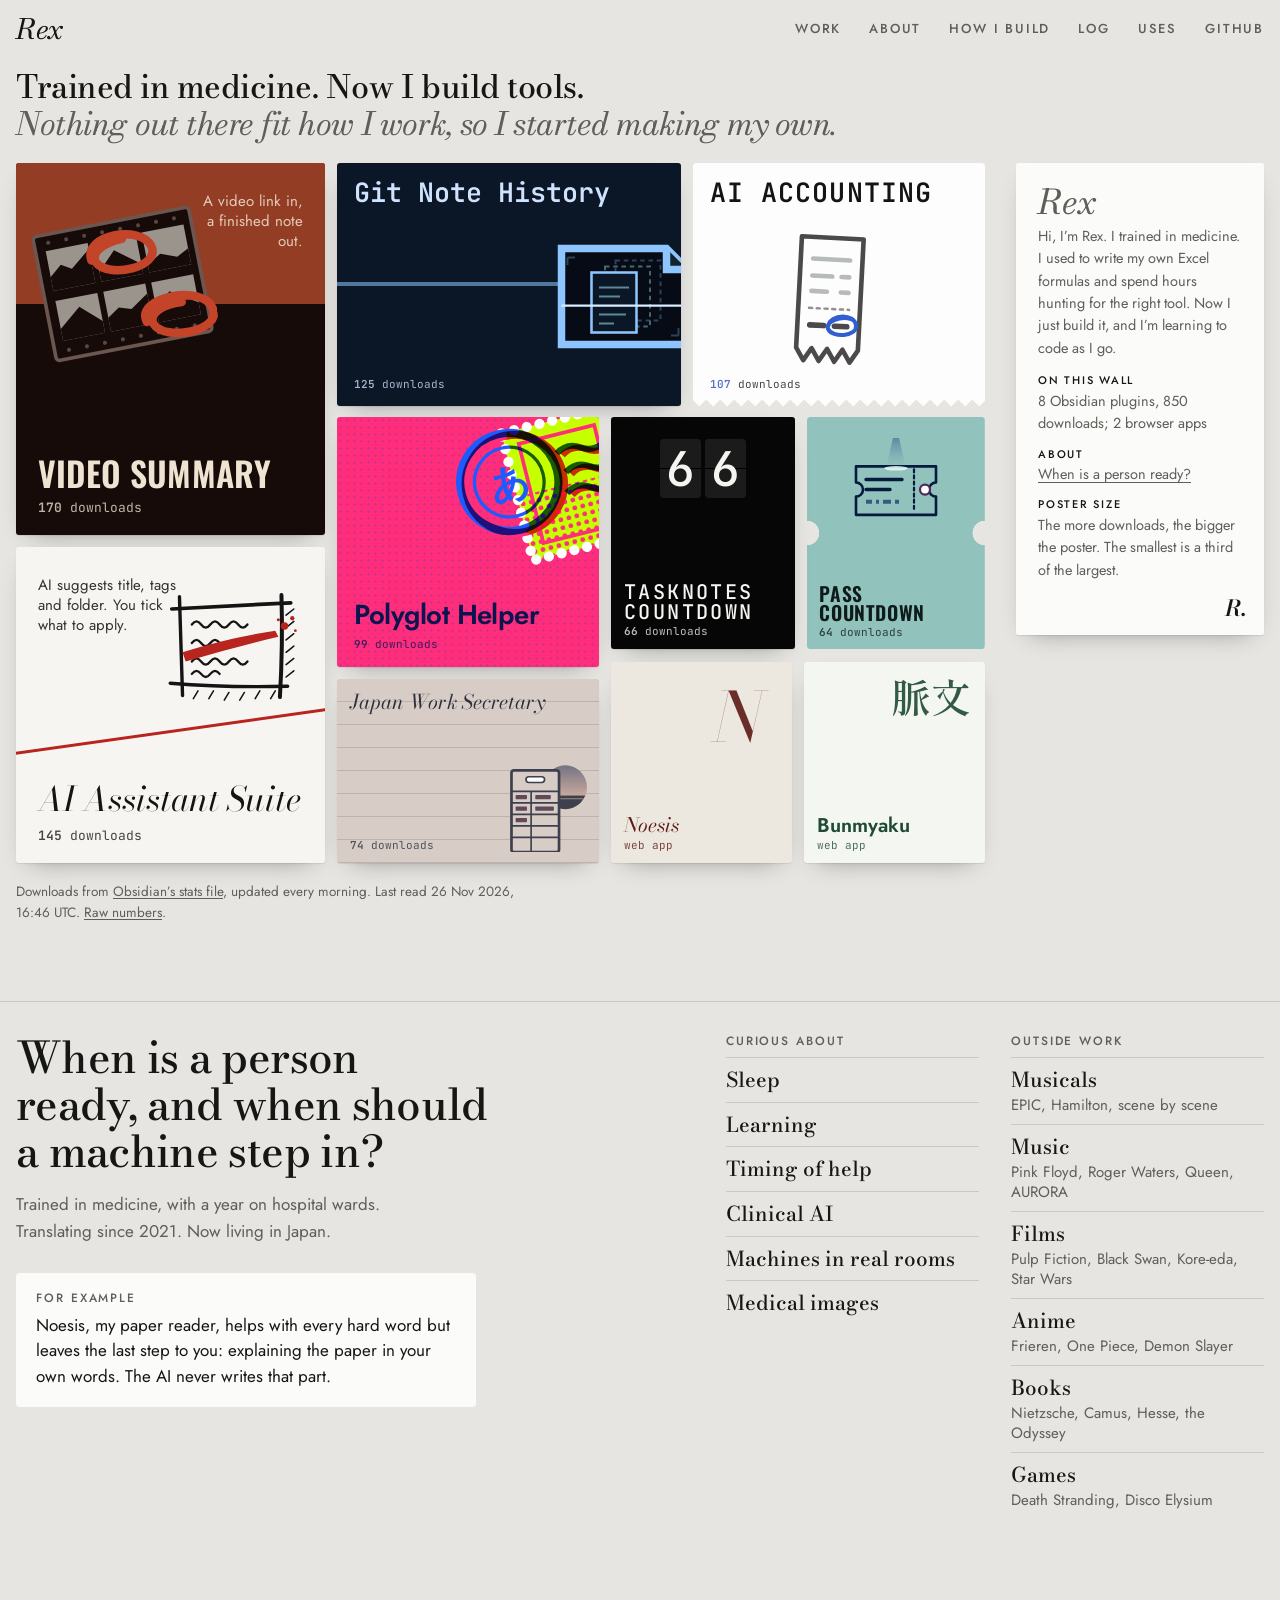
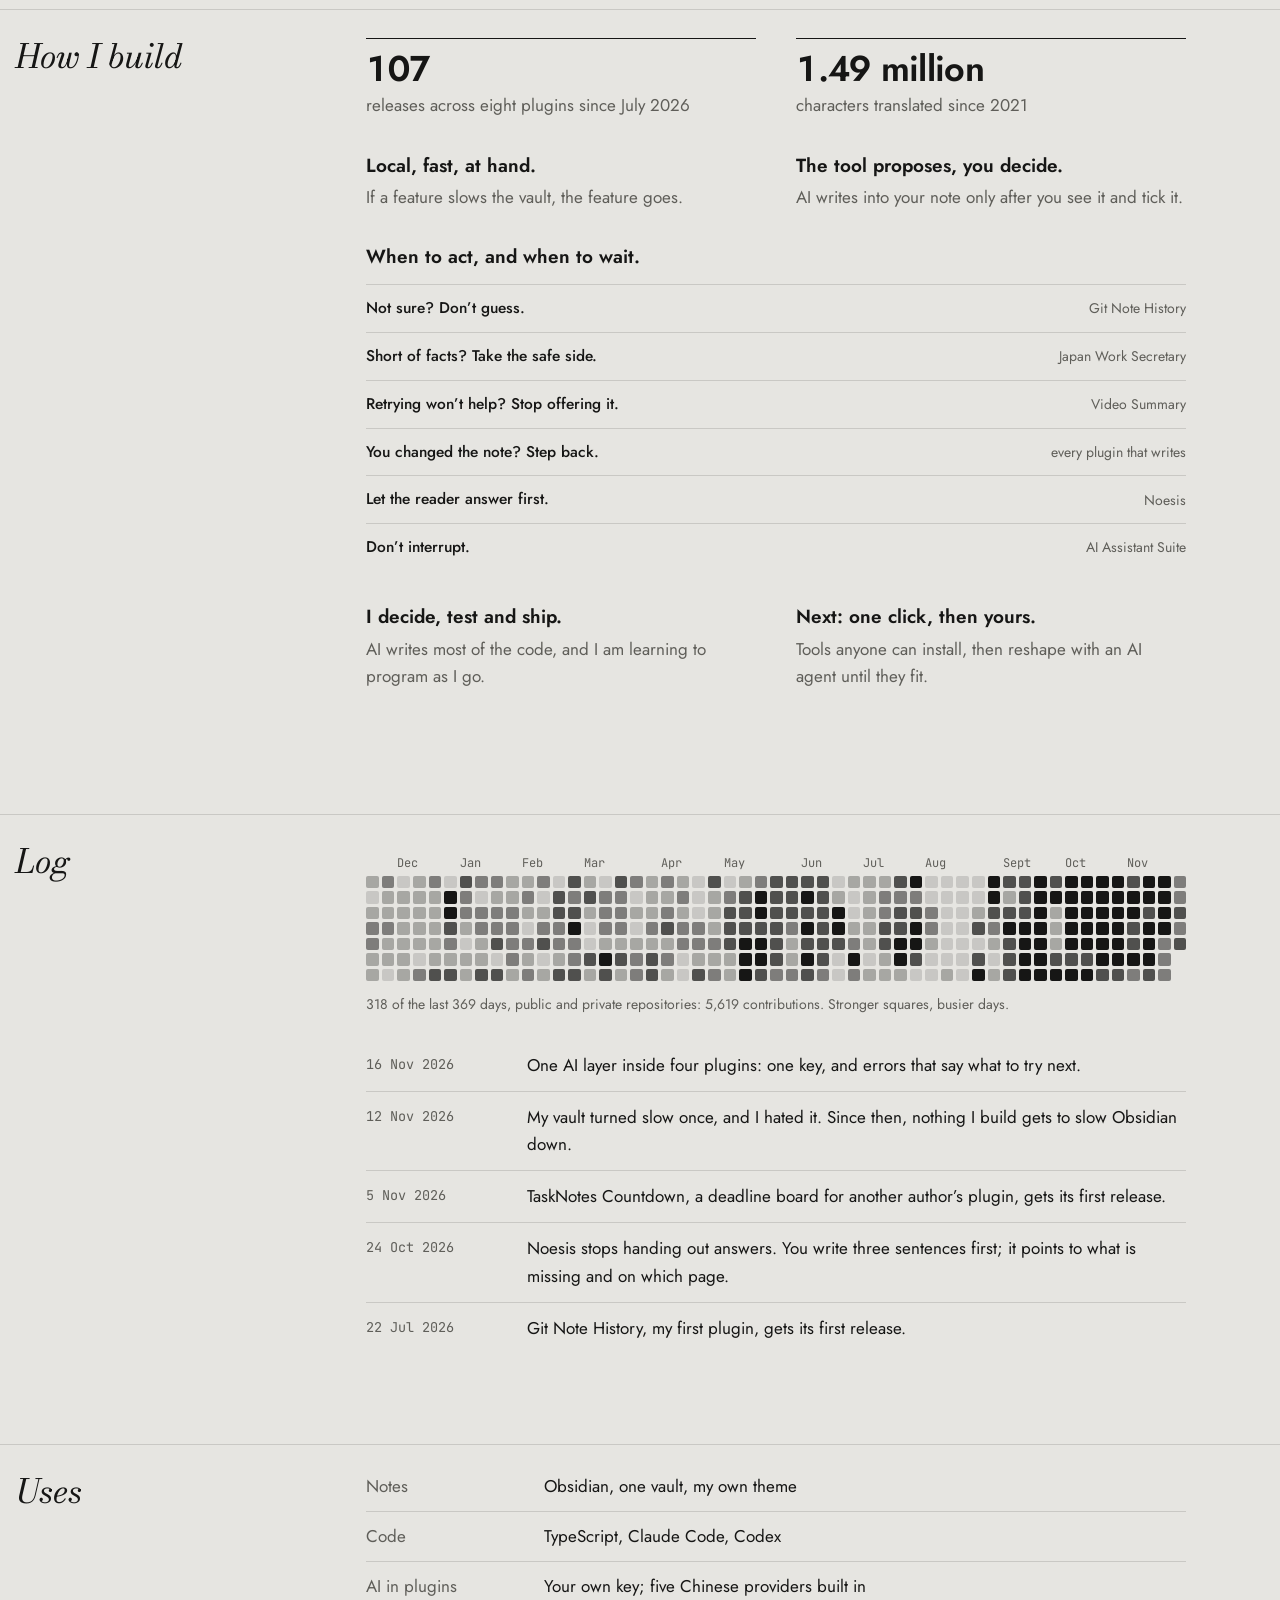
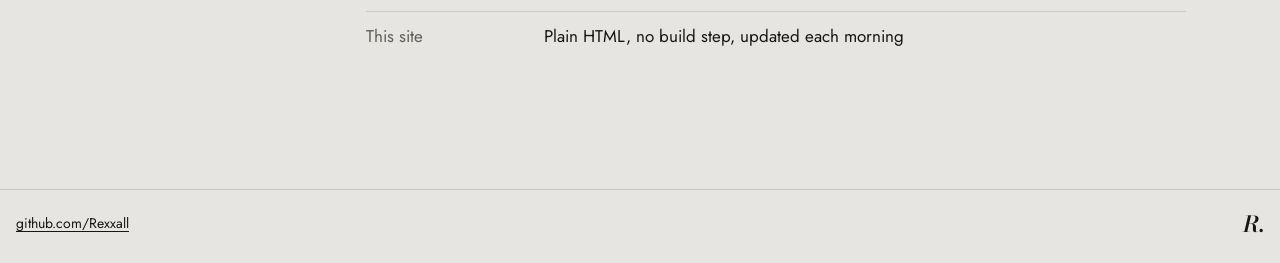
==== commit 7dd9ed0b: "Update download counts" ====
--- a/index.html
+++ b/index.html
@@ -45,22 +45,22 @@
 
     <div class="hang">
       <ol class="wall" id="wall" aria-label="Plugins and apps, larger posters have more downloads">
-        <li class="pst p-vs" data-id="video-summary" data-d="168"><a href="#video-summary">
+        <li class="pst p-vs" data-id="video-summary" data-d="170"><a href="#video-summary">
           <img class="obj" src="assets/icons/video-summary-dark.svg" alt="" width="100" height="100">
           <span class="nm">Video Summary</span><span class="ln">A video link in, a finished note out.</span>
-          <span class="dl"><b><!--dl:video-summary-->168<!--/dl--></b> downloads</span></a></li>
-        <li class="pst p-aas" data-id="ai-assistant-suite" data-d="144"><a href="#ai-assistant-suite">
+          <span class="dl"><b><!--dl:video-summary-->170<!--/dl--></b> downloads</span></a></li>
+        <li class="pst p-aas" data-id="ai-assistant-suite" data-d="145"><a href="#ai-assistant-suite">
           <img class="obj" src="assets/icons/ai-assistant-suite-light.svg" alt="" width="100" height="100">
           <span class="nm">AI Assistant Suite</span><span class="ln">AI suggests title, tags and folder. You tick what to apply.</span>
-          <span class="dl"><b><!--dl:ai-assistant-suite-->144<!--/dl--></b> downloads</span></a></li>
-        <li class="pst p-gnh up" data-id="git-note-history" data-d="119"><a href="#git-note-history">
+          <span class="dl"><b><!--dl:ai-assistant-suite-->145<!--/dl--></b> downloads</span></a></li>
+        <li class="pst p-gnh up" data-id="git-note-history" data-d="125"><a href="#git-note-history">
           <img class="obj" src="assets/icons/git-note-history-dark.svg" alt="" width="100" height="100">
           <span class="nm">Git Note History</span><span class="ln">Find a sentence you deleted. Take back only that part.</span>
-          <span class="dl"><b><!--dl:git-note-history-->119<!--/dl--></b> downloads</span></a></li>
-        <li class="pst p-acc up" data-id="ai-accounting" data-d="105"><a href="#ai-accounting">
+          <span class="dl"><b><!--dl:git-note-history-->125<!--/dl--></b> downloads</span></a></li>
+        <li class="pst p-acc up" data-id="ai-accounting" data-d="107"><a href="#ai-accounting">
           <img class="obj" src="assets/icons/ai-accounting-light.svg" alt="" width="100" height="100">
           <span class="nm">AI Accounting</span><span class="ln">A receipt in, a checked ledger entry out.</span>
-          <span class="dl"><b><!--dl:ai-accounting-->105<!--/dl--></b> downloads</span></a></li>
+          <span class="dl"><b><!--dl:ai-accounting-->107<!--/dl--></b> downloads</span></a></li>
         <li class="pst p-pg" data-id="polyglot-helper" data-d="99"><a href="#polyglot-helper">
           <img class="obj" src="assets/icons/polyglot-helper-light.svg" alt="" width="100" height="100">
           <span class="nm">Polyglot Helper</span><span class="ln">Look up a word where you read. Meet it again.</span>
@@ -69,10 +69,10 @@
           <img class="obj" src="assets/icons/japan-work-secretary-light.svg" alt="" width="100" height="100">
           <span class="nm">Japan Work Secretary</span><span class="ln">Part-time shifts in Japan, warned before 28 hours.</span>
           <span class="dl"><b><!--dl:japan-work-secretary-->74<!--/dl--></b> downloads</span></a></li>
-        <li class="pst p-pc" data-id="pass-countdown" data-d="60"><a href="#pass-countdown">
+        <li class="pst p-pc" data-id="pass-countdown" data-d="64"><a href="#pass-countdown">
           <img class="obj" src="assets/icons/pass-countdown-light.svg" alt="" width="100" height="100">
           <span class="nm">Pass Countdown</span><span class="ln">Uses left, time left, and the pace to finish.</span>
-          <span class="dl"><b><!--dl:pass-countdown-->60<!--/dl--></b> downloads</span></a></li>
+          <span class="dl"><b><!--dl:pass-countdown-->64<!--/dl--></b> downloads</span></a></li>
         <li class="pst p-tnc" data-id="tasknotes-countdown" data-d="66"><a href="#tasknotes-countdown">
           <span class="flap" aria-hidden="true"><i>6</i><i>6</i></span>
           <span class="nm">TaskNotes Countdown</span><span class="ln">Deadlines from TaskNotes, and whether you will make it.</span>
@@ -91,7 +91,7 @@
         <p class="who">Rex</p>
         <p>Hi, I’m Rex. I trained in medicine. I used to write my own Excel formulas and spend hours hunting for the right tool. Now I just build it, and I’m learning to code as I go.</p>
         <dl>
-          <div><dt>On this wall</dt><dd>8 Obsidian plugins, <!--dl:total-->835<!--/dl--> downloads; <span class="nw">2 browser apps</span></dd></div>
+          <div><dt>On this wall</dt><dd>8 Obsidian plugins, <!--dl:total-->850<!--/dl--> downloads; <span class="nw">2 browser apps</span></dd></div>
           <div><dt>About</dt><dd><a href="#about">When is a person ready?</a></dd></div>
           <div><dt>Poster size</dt><dd>The more downloads, the bigger the poster. The smallest is a third of the largest.</dd></div>
         </dl>
@@ -99,7 +99,7 @@
       </aside>
     </div>
 
-    <p class="src">Downloads from <a href="https://github.com/obsidianmd/obsidian-releases/blob/master/community-plugin-stats.json">Obsidian’s stats file</a>, updated every morning. Last read <time datetime="2026-11-25T17:05:29Z" id="fetched"><!--fetched-->25 Nov 2026, 17:05 UTC<!--/fetched--></time>. <a href="data/stats.json">Raw numbers</a>.</p>
+    <p class="src">Downloads from <a href="https://github.com/obsidianmd/obsidian-releases/blob/master/community-plugin-stats.json">Obsidian’s stats file</a>, updated every morning. Last read <time datetime="2026-11-26T16:46:32Z" id="fetched"><!--fetched-->26 Nov 2026, 16:46 UTC<!--/fetched--></time>. <a href="data/stats.json">Raw numbers</a>.</p>
   </section>
 
   <section class="about" id="about" aria-labelledby="h-about">
@@ -134,7 +134,7 @@
     <h2 id="h-how">How I build</h2>
     <div class="body">
       <dl class="rule wide nums">
-        <div><dt><!--rel:total-->105<!--/rel--></dt><dd>releases across eight plugins since July 2026</dd></div>
+        <div><dt><!--rel:total-->107<!--/rel--></dt><dd>releases across eight plugins since July 2026</dd></div>
         <div><dt>1.49 million</dt><dd>characters translated since 2021</dd></div>
       </dl>
       <div class="rule">
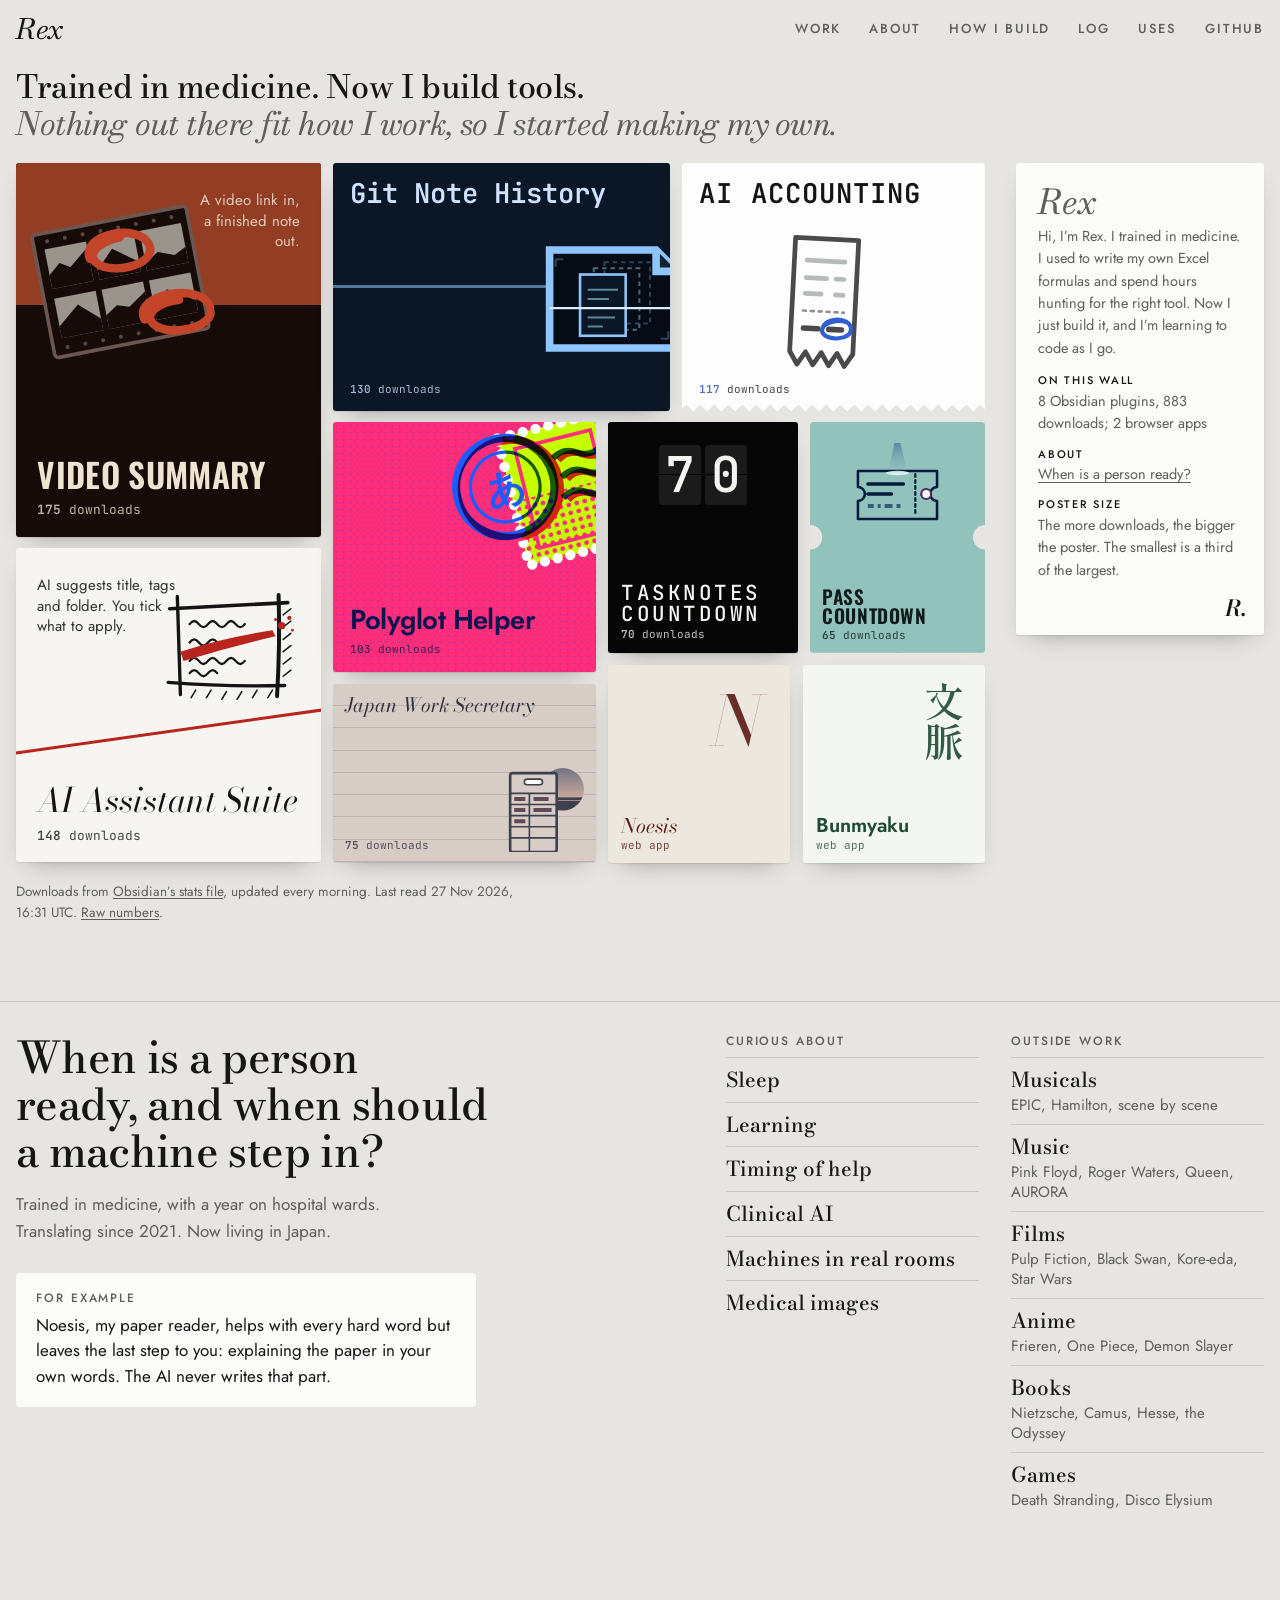
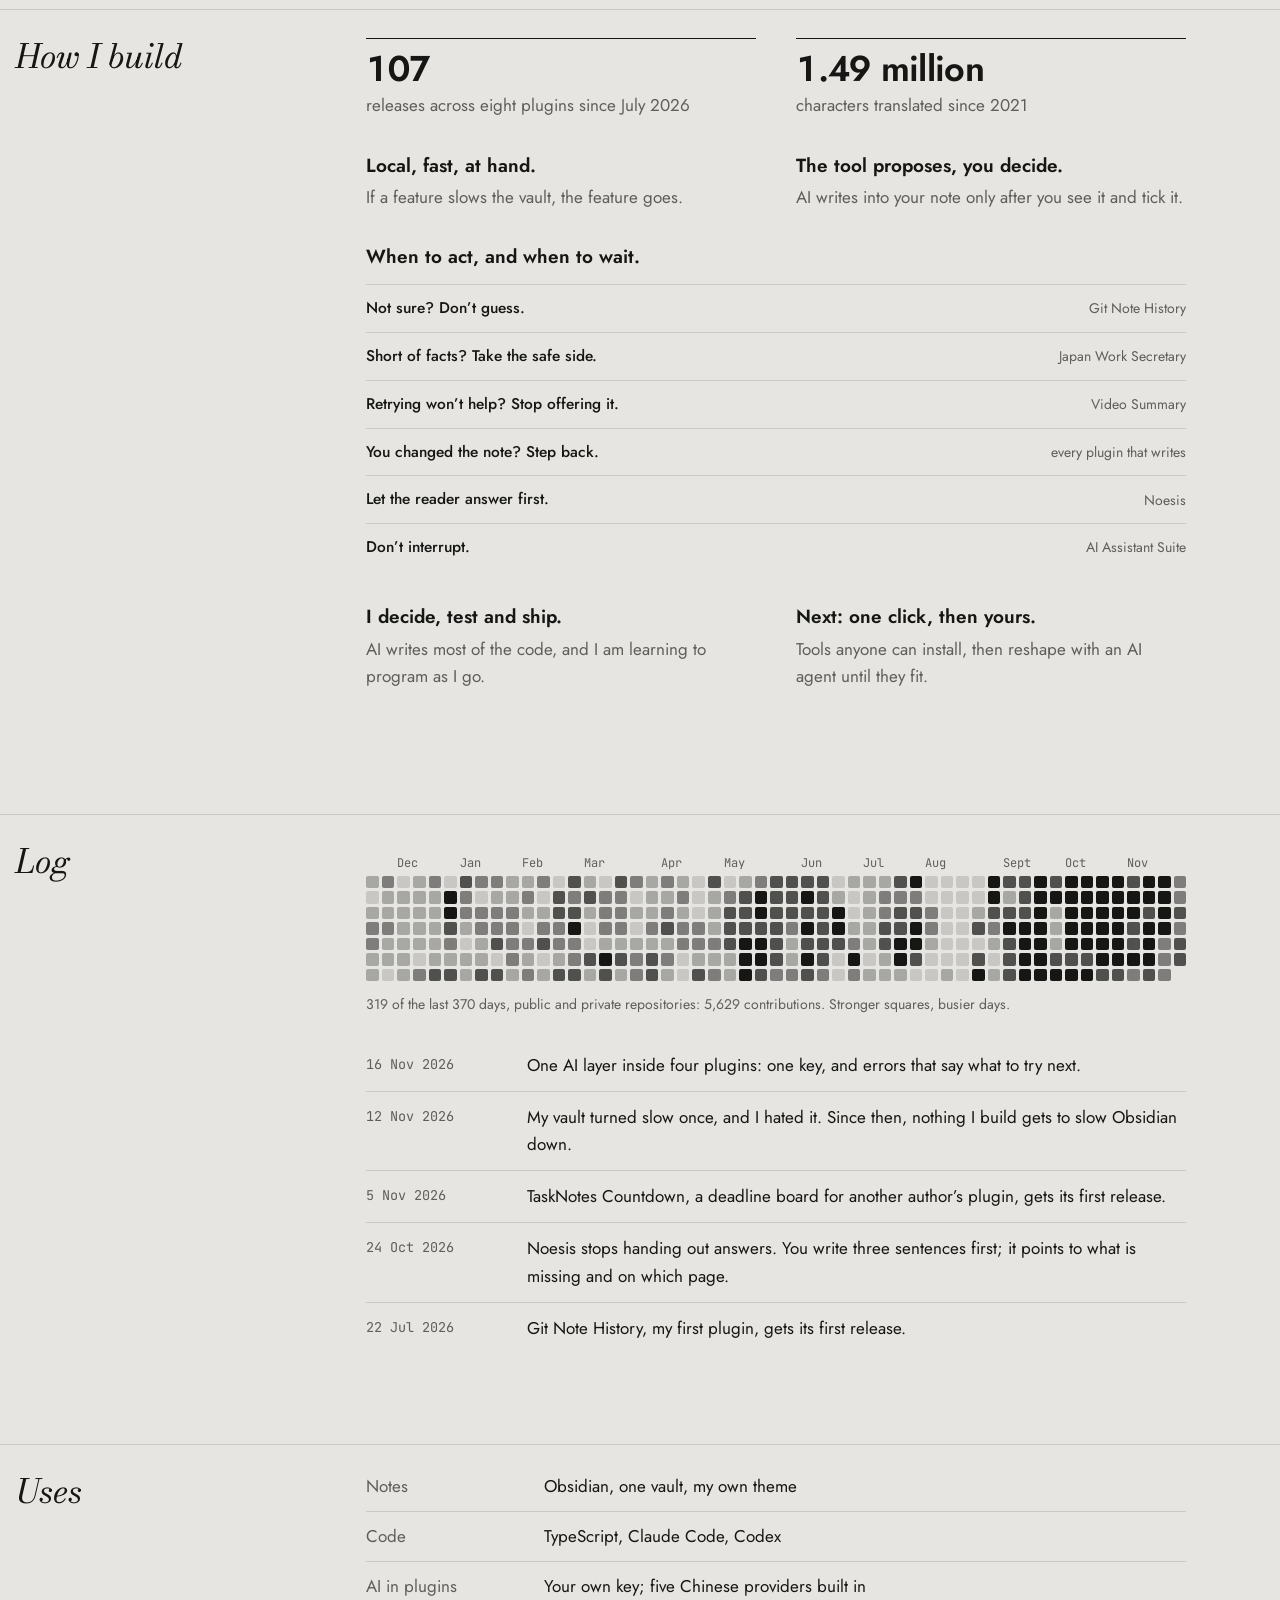
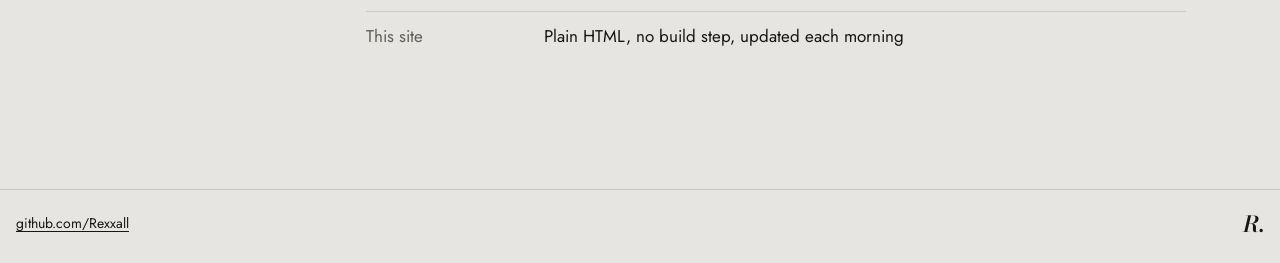
==== commit e2f3e01b: "Update download counts" ====
--- a/index.html
+++ b/index.html
@@ -45,38 +45,38 @@
 
     <div class="hang">
       <ol class="wall" id="wall" aria-label="Plugins and apps, larger posters have more downloads">
-        <li class="pst p-vs" data-id="video-summary" data-d="170"><a href="#video-summary">
+        <li class="pst p-vs" data-id="video-summary" data-d="175"><a href="#video-summary">
           <img class="obj" src="assets/icons/video-summary-dark.svg" alt="" width="100" height="100">
           <span class="nm">Video Summary</span><span class="ln">A video link in, a finished note out.</span>
-          <span class="dl"><b><!--dl:video-summary-->170<!--/dl--></b> downloads</span></a></li>
-        <li class="pst p-aas" data-id="ai-assistant-suite" data-d="145"><a href="#ai-assistant-suite">
+          <span class="dl"><b><!--dl:video-summary-->175<!--/dl--></b> downloads</span></a></li>
+        <li class="pst p-aas" data-id="ai-assistant-suite" data-d="148"><a href="#ai-assistant-suite">
           <img class="obj" src="assets/icons/ai-assistant-suite-light.svg" alt="" width="100" height="100">
           <span class="nm">AI Assistant Suite</span><span class="ln">AI suggests title, tags and folder. You tick what to apply.</span>
-          <span class="dl"><b><!--dl:ai-assistant-suite-->145<!--/dl--></b> downloads</span></a></li>
-        <li class="pst p-gnh up" data-id="git-note-history" data-d="125"><a href="#git-note-history">
+          <span class="dl"><b><!--dl:ai-assistant-suite-->148<!--/dl--></b> downloads</span></a></li>
+        <li class="pst p-gnh up" data-id="git-note-history" data-d="130"><a href="#git-note-history">
           <img class="obj" src="assets/icons/git-note-history-dark.svg" alt="" width="100" height="100">
           <span class="nm">Git Note History</span><span class="ln">Find a sentence you deleted. Take back only that part.</span>
-          <span class="dl"><b><!--dl:git-note-history-->125<!--/dl--></b> downloads</span></a></li>
-        <li class="pst p-acc up" data-id="ai-accounting" data-d="107"><a href="#ai-accounting">
+          <span class="dl"><b><!--dl:git-note-history-->130<!--/dl--></b> downloads</span></a></li>
+        <li class="pst p-acc up" data-id="ai-accounting" data-d="117"><a href="#ai-accounting">
           <img class="obj" src="assets/icons/ai-accounting-light.svg" alt="" width="100" height="100">
           <span class="nm">AI Accounting</span><span class="ln">A receipt in, a checked ledger entry out.</span>
-          <span class="dl"><b><!--dl:ai-accounting-->107<!--/dl--></b> downloads</span></a></li>
-        <li class="pst p-pg" data-id="polyglot-helper" data-d="99"><a href="#polyglot-helper">
+          <span class="dl"><b><!--dl:ai-accounting-->117<!--/dl--></b> downloads</span></a></li>
+        <li class="pst p-pg" data-id="polyglot-helper" data-d="103"><a href="#polyglot-helper">
           <img class="obj" src="assets/icons/polyglot-helper-light.svg" alt="" width="100" height="100">
           <span class="nm">Polyglot Helper</span><span class="ln">Look up a word where you read. Meet it again.</span>
-          <span class="dl"><b><!--dl:polyglot-helper-->99<!--/dl--></b> downloads</span></a></li>
-        <li class="pst p-jws up" data-id="japan-work-secretary" data-d="74"><a href="#japan-work-secretary">
+          <span class="dl"><b><!--dl:polyglot-helper-->103<!--/dl--></b> downloads</span></a></li>
+        <li class="pst p-jws up" data-id="japan-work-secretary" data-d="75"><a href="#japan-work-secretary">
           <img class="obj" src="assets/icons/japan-work-secretary-light.svg" alt="" width="100" height="100">
           <span class="nm">Japan Work Secretary</span><span class="ln">Part-time shifts in Japan, warned before 28 hours.</span>
-          <span class="dl"><b><!--dl:japan-work-secretary-->74<!--/dl--></b> downloads</span></a></li>
-        <li class="pst p-pc" data-id="pass-countdown" data-d="64"><a href="#pass-countdown">
+          <span class="dl"><b><!--dl:japan-work-secretary-->75<!--/dl--></b> downloads</span></a></li>
+        <li class="pst p-pc" data-id="pass-countdown" data-d="65"><a href="#pass-countdown">
           <img class="obj" src="assets/icons/pass-countdown-light.svg" alt="" width="100" height="100">
           <span class="nm">Pass Countdown</span><span class="ln">Uses left, time left, and the pace to finish.</span>
-          <span class="dl"><b><!--dl:pass-countdown-->64<!--/dl--></b> downloads</span></a></li>
-        <li class="pst p-tnc" data-id="tasknotes-countdown" data-d="66"><a href="#tasknotes-countdown">
-          <span class="flap" aria-hidden="true"><i>6</i><i>6</i></span>
+          <span class="dl"><b><!--dl:pass-countdown-->65<!--/dl--></b> downloads</span></a></li>
+        <li class="pst p-tnc" data-id="tasknotes-countdown" data-d="70"><a href="#tasknotes-countdown">
+          <span class="flap" aria-hidden="true"><i>7</i><i>0</i></span>
           <span class="nm">TaskNotes Countdown</span><span class="ln">Deadlines from TaskNotes, and whether you will make it.</span>
-          <span class="dl"><b><!--dl:tasknotes-countdown-->66<!--/dl--></b> downloads</span></a></li>
+          <span class="dl"><b><!--dl:tasknotes-countdown-->70<!--/dl--></b> downloads</span></a></li>
         <li class="pst p-noe" data-id="noesis" data-d="0"><a href="#noesis">
           <span class="obj glyph" aria-hidden="true">N</span>
           <span class="nm">Noesis</span><span class="ln">Read a paper in three passes and come out able to explain it.</span>
@@ -91,7 +91,7 @@
         <p class="who">Rex</p>
         <p>Hi, I’m Rex. I trained in medicine. I used to write my own Excel formulas and spend hours hunting for the right tool. Now I just build it, and I’m learning to code as I go.</p>
         <dl>
-          <div><dt>On this wall</dt><dd>8 Obsidian plugins, <!--dl:total-->850<!--/dl--> downloads; <span class="nw">2 browser apps</span></dd></div>
+          <div><dt>On this wall</dt><dd>8 Obsidian plugins, <!--dl:total-->883<!--/dl--> downloads; <span class="nw">2 browser apps</span></dd></div>
           <div><dt>About</dt><dd><a href="#about">When is a person ready?</a></dd></div>
           <div><dt>Poster size</dt><dd>The more downloads, the bigger the poster. The smallest is a third of the largest.</dd></div>
         </dl>
@@ -99,7 +99,7 @@
       </aside>
     </div>
 
-    <p class="src">Downloads from <a href="https://github.com/obsidianmd/obsidian-releases/blob/master/community-plugin-stats.json">Obsidian’s stats file</a>, updated every morning. Last read <time datetime="2026-11-26T16:46:32Z" id="fetched"><!--fetched-->26 Nov 2026, 16:46 UTC<!--/fetched--></time>. <a href="data/stats.json">Raw numbers</a>.</p>
+    <p class="src">Downloads from <a href="https://github.com/obsidianmd/obsidian-releases/blob/master/community-plugin-stats.json">Obsidian’s stats file</a>, updated every morning. Last read <time datetime="2026-11-27T16:31:24Z" id="fetched"><!--fetched-->27 Nov 2026, 16:31 UTC<!--/fetched--></time>. <a href="data/stats.json">Raw numbers</a>.</p>
   </section>
 
   <section class="about" id="about" aria-labelledby="h-about">
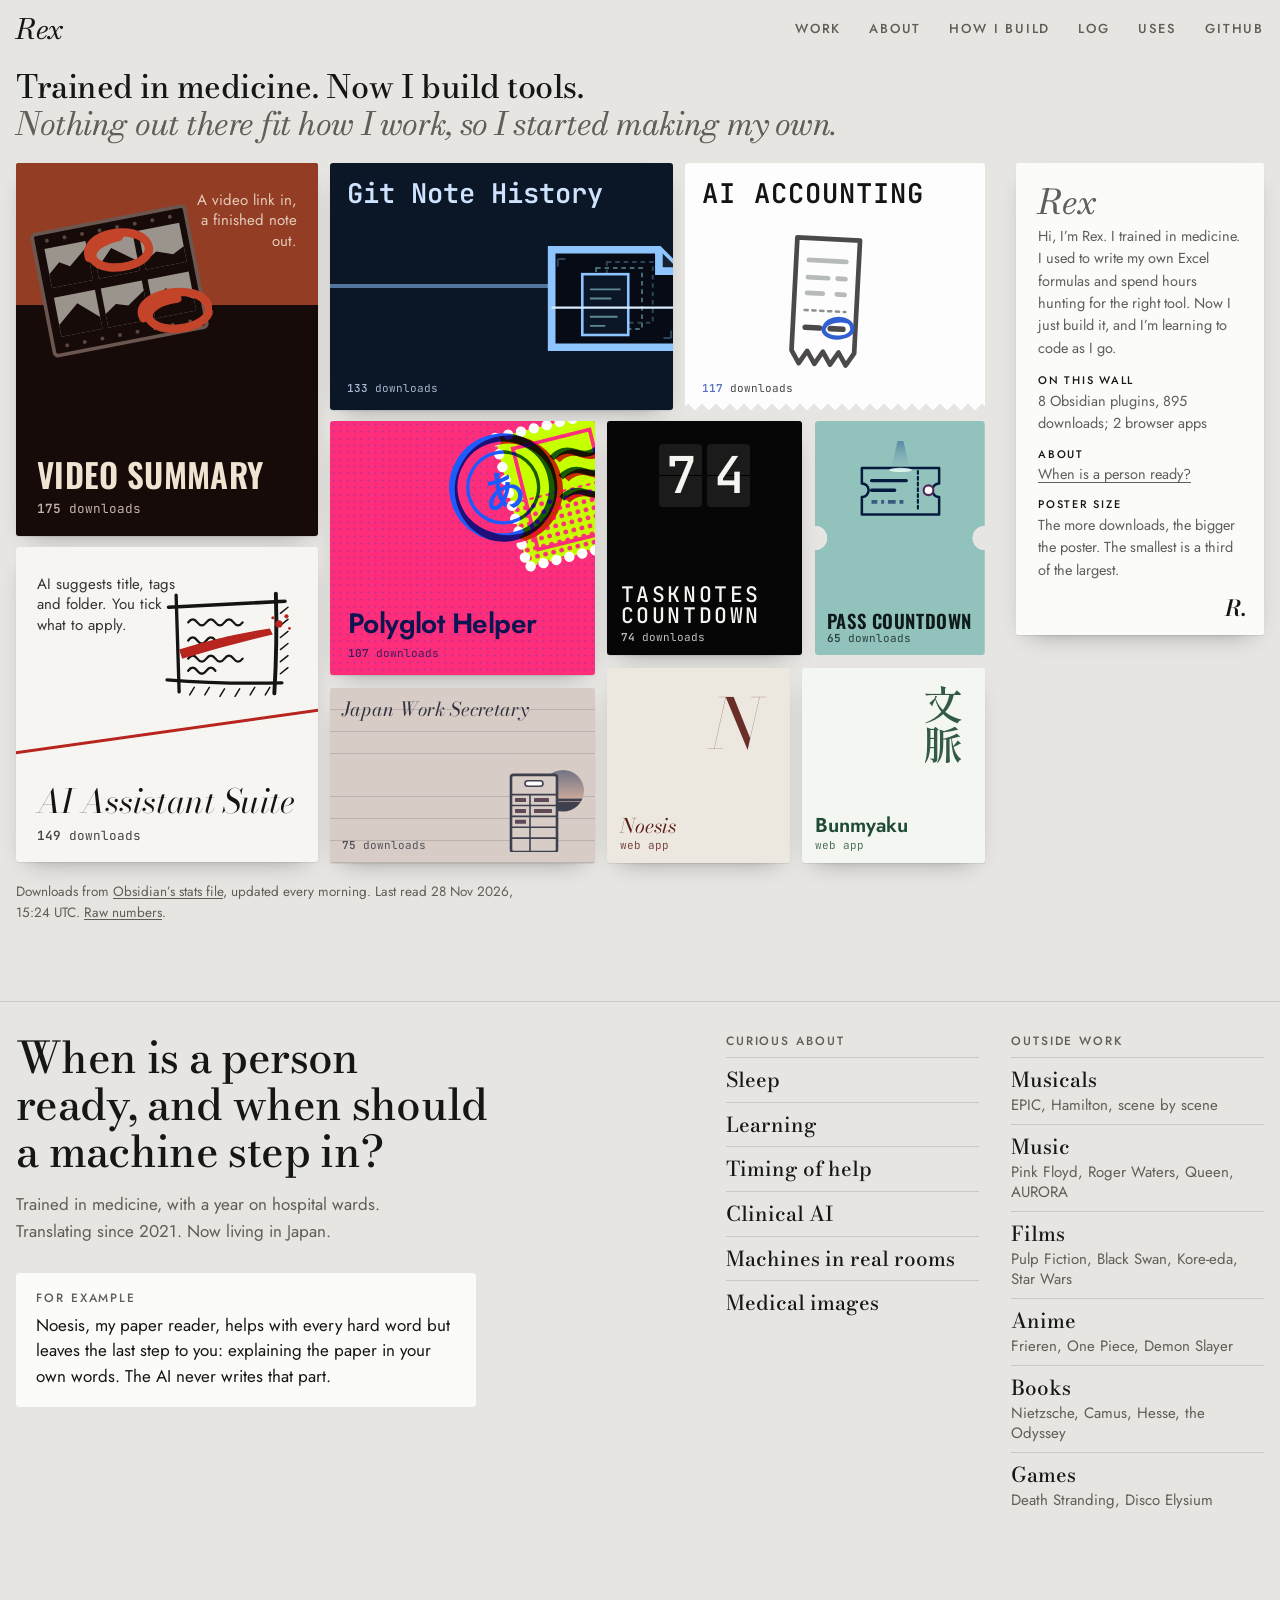
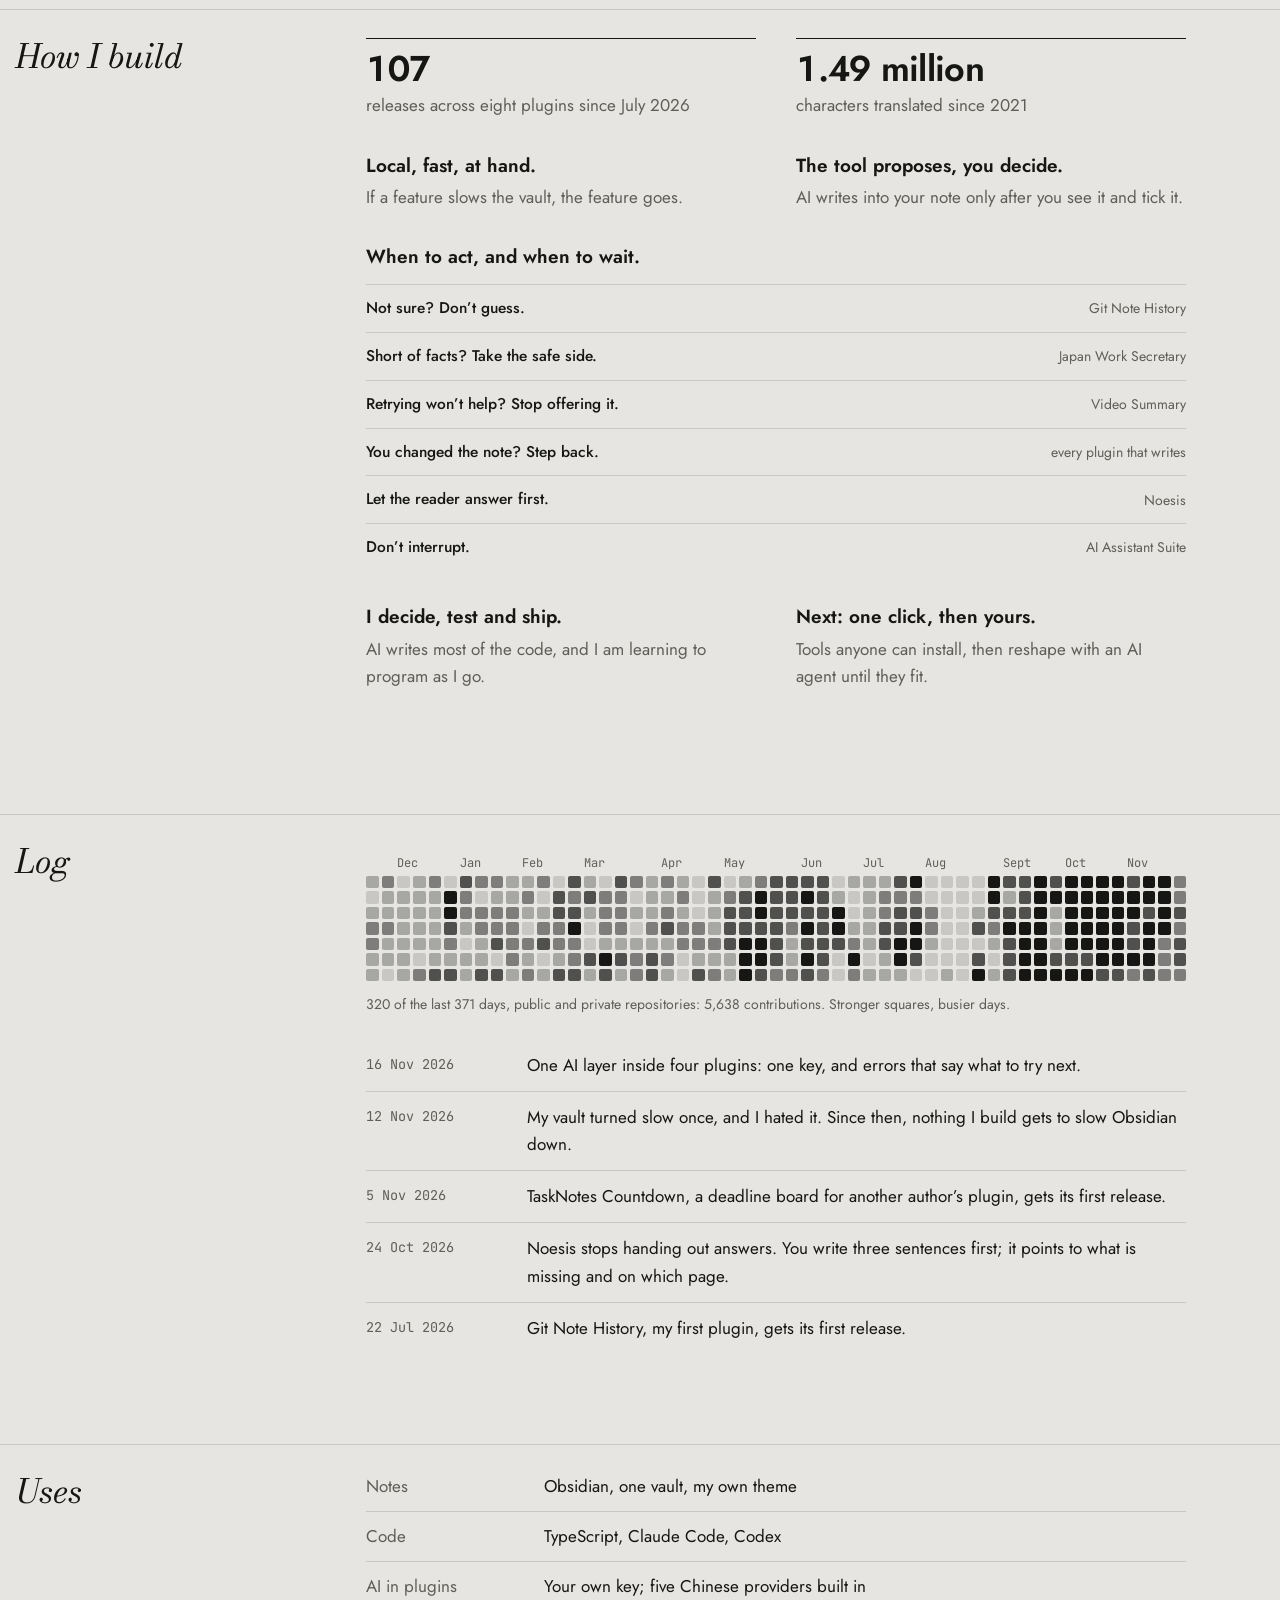
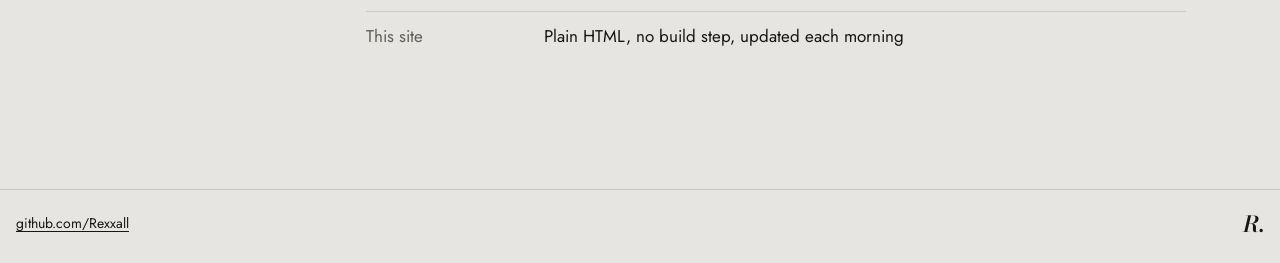
==== commit b4760ae0: "Update download counts" ====
--- a/index.html
+++ b/index.html
@@ -49,22 +49,22 @@
           <img class="obj" src="assets/icons/video-summary-dark.svg" alt="" width="100" height="100">
           <span class="nm">Video Summary</span><span class="ln">A video link in, a finished note out.</span>
           <span class="dl"><b><!--dl:video-summary-->175<!--/dl--></b> downloads</span></a></li>
-        <li class="pst p-aas" data-id="ai-assistant-suite" data-d="148"><a href="#ai-assistant-suite">
+        <li class="pst p-aas" data-id="ai-assistant-suite" data-d="149"><a href="#ai-assistant-suite">
           <img class="obj" src="assets/icons/ai-assistant-suite-light.svg" alt="" width="100" height="100">
           <span class="nm">AI Assistant Suite</span><span class="ln">AI suggests title, tags and folder. You tick what to apply.</span>
-          <span class="dl"><b><!--dl:ai-assistant-suite-->148<!--/dl--></b> downloads</span></a></li>
-        <li class="pst p-gnh up" data-id="git-note-history" data-d="130"><a href="#git-note-history">
+          <span class="dl"><b><!--dl:ai-assistant-suite-->149<!--/dl--></b> downloads</span></a></li>
+        <li class="pst p-gnh up" data-id="git-note-history" data-d="133"><a href="#git-note-history">
           <img class="obj" src="assets/icons/git-note-history-dark.svg" alt="" width="100" height="100">
           <span class="nm">Git Note History</span><span class="ln">Find a sentence you deleted. Take back only that part.</span>
-          <span class="dl"><b><!--dl:git-note-history-->130<!--/dl--></b> downloads</span></a></li>
+          <span class="dl"><b><!--dl:git-note-history-->133<!--/dl--></b> downloads</span></a></li>
         <li class="pst p-acc up" data-id="ai-accounting" data-d="117"><a href="#ai-accounting">
           <img class="obj" src="assets/icons/ai-accounting-light.svg" alt="" width="100" height="100">
           <span class="nm">AI Accounting</span><span class="ln">A receipt in, a checked ledger entry out.</span>
           <span class="dl"><b><!--dl:ai-accounting-->117<!--/dl--></b> downloads</span></a></li>
-        <li class="pst p-pg" data-id="polyglot-helper" data-d="103"><a href="#polyglot-helper">
+        <li class="pst p-pg" data-id="polyglot-helper" data-d="107"><a href="#polyglot-helper">
           <img class="obj" src="assets/icons/polyglot-helper-light.svg" alt="" width="100" height="100">
           <span class="nm">Polyglot Helper</span><span class="ln">Look up a word where you read. Meet it again.</span>
-          <span class="dl"><b><!--dl:polyglot-helper-->103<!--/dl--></b> downloads</span></a></li>
+          <span class="dl"><b><!--dl:polyglot-helper-->107<!--/dl--></b> downloads</span></a></li>
         <li class="pst p-jws up" data-id="japan-work-secretary" data-d="75"><a href="#japan-work-secretary">
           <img class="obj" src="assets/icons/japan-work-secretary-light.svg" alt="" width="100" height="100">
           <span class="nm">Japan Work Secretary</span><span class="ln">Part-time shifts in Japan, warned before 28 hours.</span>
@@ -73,10 +73,10 @@
           <img class="obj" src="assets/icons/pass-countdown-light.svg" alt="" width="100" height="100">
           <span class="nm">Pass Countdown</span><span class="ln">Uses left, time left, and the pace to finish.</span>
           <span class="dl"><b><!--dl:pass-countdown-->65<!--/dl--></b> downloads</span></a></li>
-        <li class="pst p-tnc" data-id="tasknotes-countdown" data-d="70"><a href="#tasknotes-countdown">
-          <span class="flap" aria-hidden="true"><i>7</i><i>0</i></span>
+        <li class="pst p-tnc" data-id="tasknotes-countdown" data-d="74"><a href="#tasknotes-countdown">
+          <span class="flap" aria-hidden="true"><i>7</i><i>4</i></span>
           <span class="nm">TaskNotes Countdown</span><span class="ln">Deadlines from TaskNotes, and whether you will make it.</span>
-          <span class="dl"><b><!--dl:tasknotes-countdown-->70<!--/dl--></b> downloads</span></a></li>
+          <span class="dl"><b><!--dl:tasknotes-countdown-->74<!--/dl--></b> downloads</span></a></li>
         <li class="pst p-noe" data-id="noesis" data-d="0"><a href="#noesis">
           <span class="obj glyph" aria-hidden="true">N</span>
           <span class="nm">Noesis</span><span class="ln">Read a paper in three passes and come out able to explain it.</span>
@@ -91,7 +91,7 @@
         <p class="who">Rex</p>
         <p>Hi, I’m Rex. I trained in medicine. I used to write my own Excel formulas and spend hours hunting for the right tool. Now I just build it, and I’m learning to code as I go.</p>
         <dl>
-          <div><dt>On this wall</dt><dd>8 Obsidian plugins, <!--dl:total-->883<!--/dl--> downloads; <span class="nw">2 browser apps</span></dd></div>
+          <div><dt>On this wall</dt><dd>8 Obsidian plugins, <!--dl:total-->895<!--/dl--> downloads; <span class="nw">2 browser apps</span></dd></div>
           <div><dt>About</dt><dd><a href="#about">When is a person ready?</a></dd></div>
           <div><dt>Poster size</dt><dd>The more downloads, the bigger the poster. The smallest is a third of the largest.</dd></div>
         </dl>
@@ -99,7 +99,7 @@
       </aside>
     </div>
 
-    <p class="src">Downloads from <a href="https://github.com/obsidianmd/obsidian-releases/blob/master/community-plugin-stats.json">Obsidian’s stats file</a>, updated every morning. Last read <time datetime="2026-11-27T16:31:24Z" id="fetched"><!--fetched-->27 Nov 2026, 16:31 UTC<!--/fetched--></time>. <a href="data/stats.json">Raw numbers</a>.</p>
+    <p class="src">Downloads from <a href="https://github.com/obsidianmd/obsidian-releases/blob/master/community-plugin-stats.json">Obsidian’s stats file</a>, updated every morning. Last read <time datetime="2026-11-28T15:24:42Z" id="fetched"><!--fetched-->28 Nov 2026, 15:24 UTC<!--/fetched--></time>. <a href="data/stats.json">Raw numbers</a>.</p>
   </section>
 
   <section class="about" id="about" aria-labelledby="h-about">
